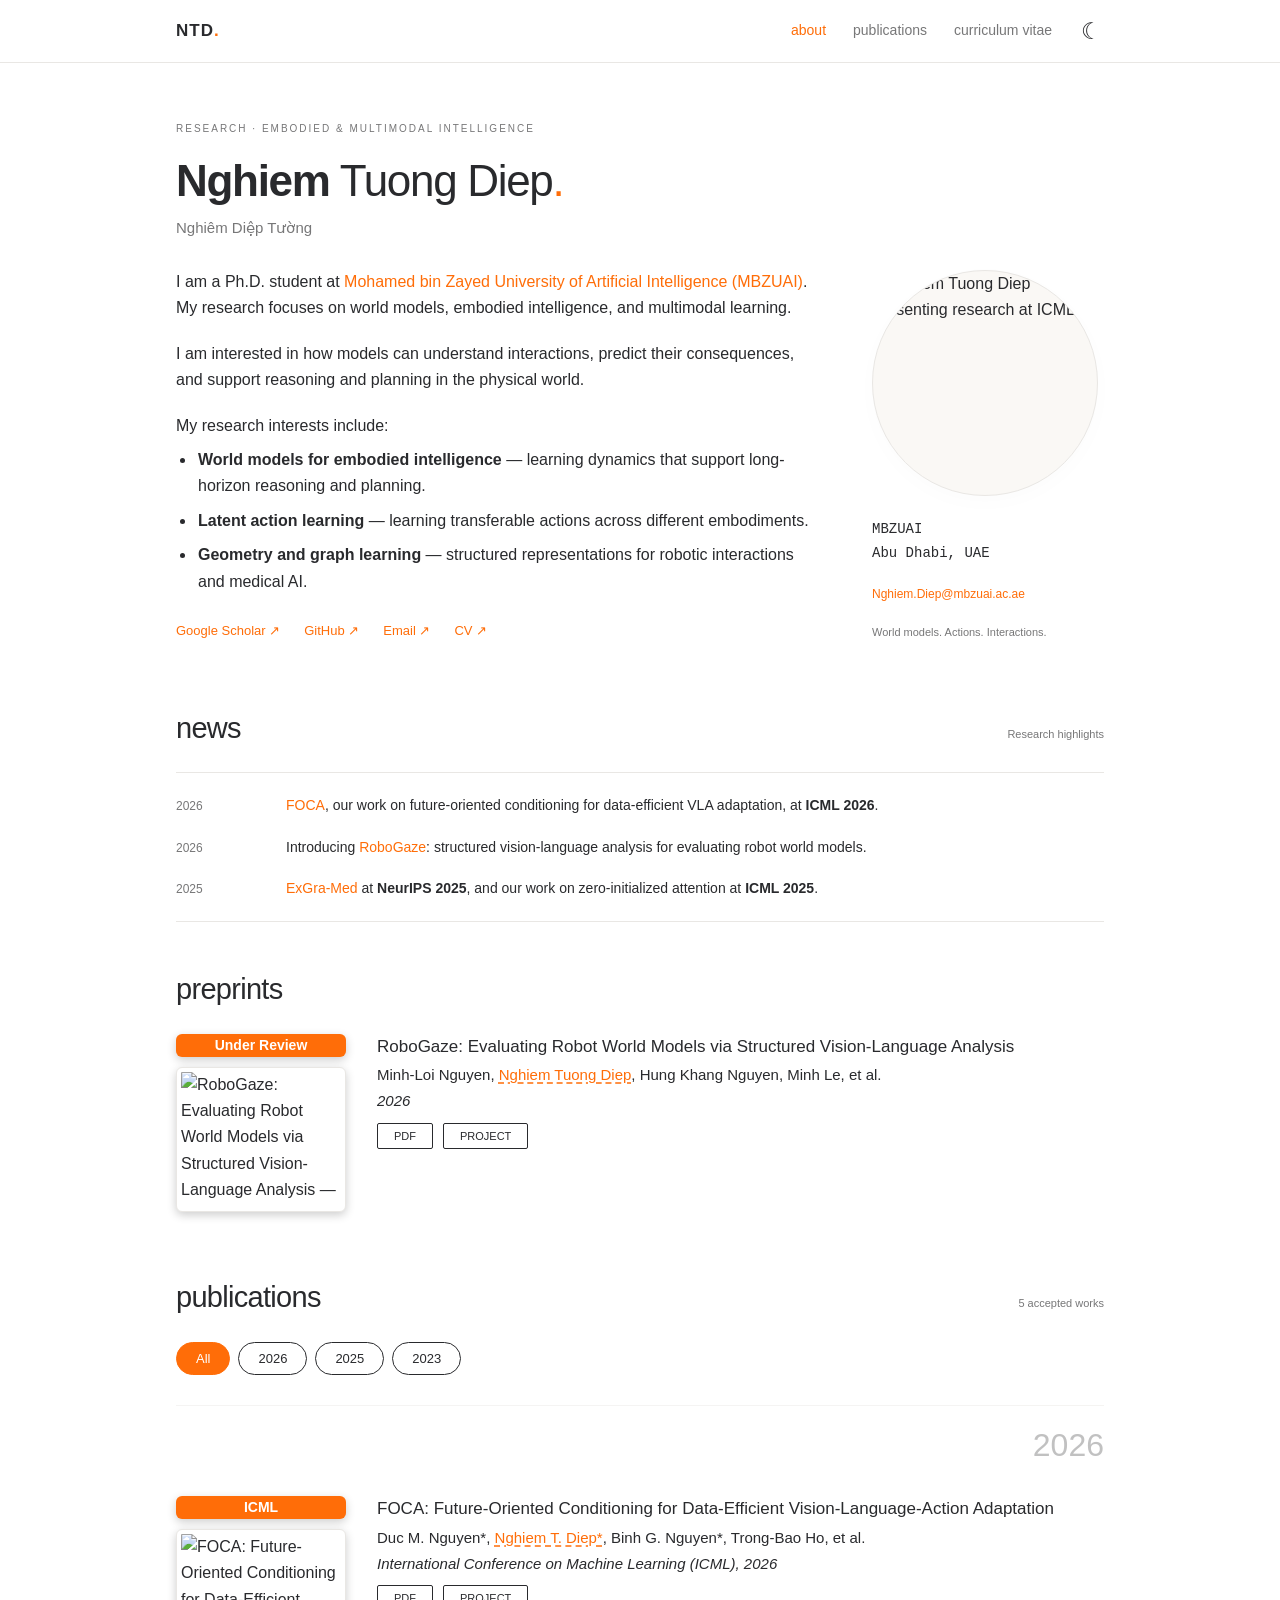
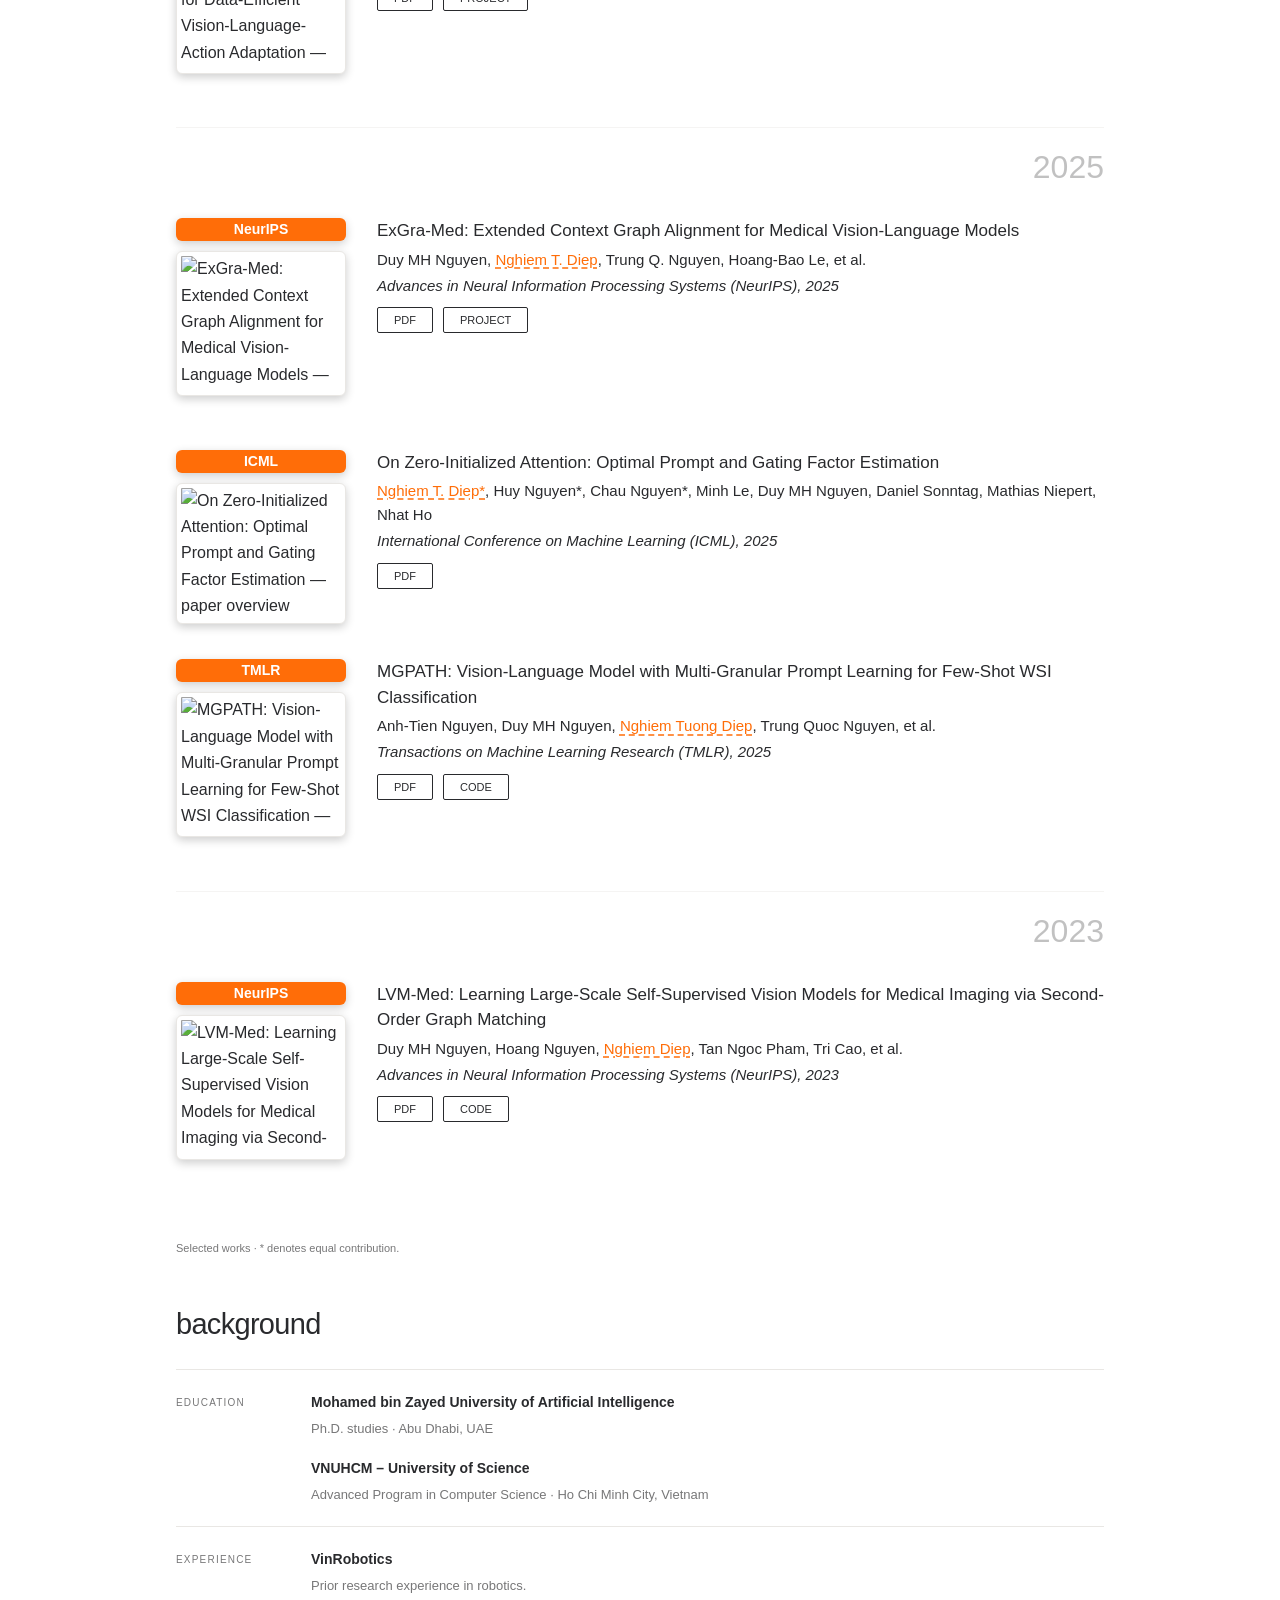
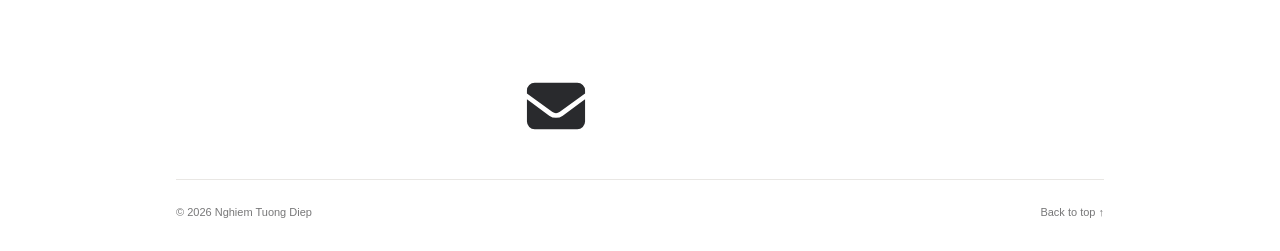
==== index.html @ 03813039 "Add files via upload" ====
<!doctype html>
<html lang="en"><head><meta charset="utf-8"><meta name="viewport" content="width=device-width,initial-scale=1"><meta name="description" content="Nghiem Tuong Diep — research in world models, embodied intelligence, and multimodal learning."><title>Nghiem Tuong Diep | Research</title><link rel="stylesheet" href="style.css"></head>
<body><a class="skip" href="#about">Skip to content</a><header><nav aria-label="Main navigation"><a class="wordmark" href="#about">NTD<span>.</span></a><div><a href="#about" class="active">about</a><a href="#publications">publications</a><a href="assets/Nghiem_Tuong_Diep_CV.pdf" target="_blank" rel="noopener">curriculum vitae</a><button id="theme" aria-label="Toggle dark theme" title="Change theme">☾</button></div></nav></header>
<main><section id="about"><div class="eyebrow">RESEARCH · EMBODIED & MULTIMODAL INTELLIGENCE</div><h1><strong>Nghiem</strong> Tuong Diep<span class="dot">.</span></h1><p class="native-name">Nghiêm Diệp Tường</p><div class="intro"><div><p>I am a Ph.D. student at <a href="https://mbzuai.ac.ae/" target="_blank" rel="noopener">Mohamed bin Zayed University of Artificial Intelligence (MBZUAI)</a>. My research focuses on world models, embodied intelligence, and multimodal learning.</p><p>I am interested in how models can understand interactions, predict their consequences, and support reasoning and planning in the physical world.</p><p class="interest-label">My research interests include:</p><ul><li><strong>World models for embodied intelligence</strong> — learning dynamics that support long-horizon reasoning and planning.</li><li><strong>Latent action learning</strong> — learning transferable actions across different embodiments.</li><li><strong>Geometry and graph learning</strong> — structured representations for robotic interactions and medical AI.</li></ul><p class="intro-links"><a href="https://scholar.google.com.vn/citations?user=3YPTp-gAAAAJ&amp;hl=vi" target="_blank" rel="noopener">Google Scholar ↗</a><a href="https://github.com/nghiemkythu" target="_blank" rel="noopener">GitHub ↗</a><a href="mailto:Nghiem.Diep@mbzuai.ac.ae">Email ↗</a><a href="assets/Nghiem_Tuong_Diep_CV.pdf" target="_blank" rel="noopener">CV ↗</a></p></div><aside><div class="portrait"><img src="assets/nghiem-photo.jpg" alt="Nghiem Tuong Diep presenting research at ICML" width="856" height="1072"></div><p class="affiliation">MBZUAI<br>Abu Dhabi, UAE</p><p class="contact-email"><a href="mailto:Nghiem.Diep@mbzuai.ac.ae">Nghiem.Diep@mbzuai.ac.ae</a></p><p class="caption">World models. Actions. Interactions.</p></aside></div></section>
<section id="news"><div class="section-heading"><h2>news</h2><span>Research highlights</span></div><div class="news"><div><time>2026</time><p><a href="https://focavla.github.io/" target="_blank" rel="noopener">FOCA</a>, our work on future-oriented conditioning for data-efficient VLA adaptation, at <strong>ICML 2026</strong>.</p></div><div><time>2026</time><p>Introducing <a href="https://robogaze-eval.github.io/" target="_blank" rel="noopener">RoboGaze</a>: structured vision-language analysis for evaluating robot world models.</p></div><div><time>2025</time><p><a href="https://exgra-med.github.io/" target="_blank" rel="noopener">ExGra-Med</a> at <strong>NeurIPS 2025</strong>, and our work on zero-initialized attention at <strong>ICML 2025</strong>.</p></div></div></section>
<section id="preprints"><h2>preprints</h2><div id="preprint-papers"></div></section>
<section id="publications"><div class="section-heading"><h2>publications</h2><span id="count" aria-live="polite"></span></div><div class="filters" role="group" aria-label="Filter publications by year"><button class="selected" data-year="all" aria-pressed="true">All</button><button data-year="2026" aria-pressed="false">2026</button><button data-year="2025" aria-pressed="false">2025</button><button data-year="2023" aria-pressed="false">2023</button></div><div id="papers"></div><p class="publication-note">Selected works · * denotes equal contribution.</p></section>
<section id="background"><h2>background</h2><div class="background-row"><span>EDUCATION</span><div><h3>Mohamed bin Zayed University of Artificial Intelligence</h3><p>Ph.D. studies · Abu Dhabi, UAE</p><h3>VNUHCM – University of Science</h3><p>Advanced Program in Computer Science · Ho Chi Minh City, Vietnam</p></div></div><div class="background-row"><span>EXPERIENCE</span><div><h3>VinRobotics</h3><p>Prior research experience in robotics.</p></div></div></section>
<div class="social-icons" aria-label="Contact and academic profiles">
<a href="mailto:Nghiem.Diep@mbzuai.ac.ae" aria-label="Email Nghiem Tuong Diep" title="Email"><svg viewBox="0 0 64 64" aria-hidden="true"><path d="M10 8h44a8 8 0 0 1 8 8v3L36 38a7 7 0 0 1-8 0L2 19v-3a8 8 0 0 1 8-8Zm-8 17 23 17a12 12 0 0 0 14 0l23-17v23a8 8 0 0 1-8 8H10a8 8 0 0 1-8-8Z"/></svg></a>
<a href="https://scholar.google.com.vn/citations?user=3YPTp-gAAAAJ&amp;hl=vi" target="_blank" rel="noopener" aria-label="Google Scholar" title="Google Scholar"><span class="brand-icon scholar-icon" aria-hidden="true"></span></a>
<a href="https://github.com/nghiemkythu" target="_blank" rel="noopener" aria-label="GitHub" title="GitHub"><span class="brand-icon github-icon" aria-hidden="true"></span></a>
</div><footer><span>© 2026 Nghiem Tuong Diep</span><a href="#about">Back to top ↑</a></footer></main><script src="app.js"></script></body></html>
---- style.css ----
:root{--bg:#fff;--text:#292a2d;--muted:#777778;--line:#e9e7e4;--accent:#b9652e;--soft:#faf8f5;--tag:#f4ece5}*{box-sizing:border-box}html{scroll-behavior:smooth;scroll-padding-top:92px}body{margin:0;background:var(--bg);color:var(--text);font:16px/1.65 -apple-system,BlinkMacSystemFont,"Segoe UI",Arial,sans-serif;font-weight:400}body.dark{--bg:#1c1d20;--text:#e8e5e1;--muted:#aaa6a0;--line:#39393d;--accent:#e9a674;--soft:#26272b;--tag:#3a3029}a{color:var(--accent);text-decoration:none}a:hover{text-decoration:underline;text-underline-offset:4px}button{font:inherit;cursor:pointer}button:focus-visible,a:focus-visible{outline:2px solid var(--accent);outline-offset:5px}.skip{position:fixed;top:-60px;left:20px;background:var(--bg);padding:10px;z-index:5}.skip:focus{top:0}header{border-bottom:1px solid var(--line);position:sticky;top:0;background:var(--bg);z-index:3}nav{max-width:1000px;padding:17px 36px;margin:auto;display:flex;align-items:center;justify-content:space-between}nav>div{display:flex;align-items:center;gap:27px}nav a{font-size:14px;color:var(--muted)}nav a.active{color:var(--accent)}nav .wordmark{font-weight:650;letter-spacing:1px;color:var(--text);font-size:17px}.wordmark span{color:var(--accent)}#theme{border:0;background:none;color:var(--text);font-size:23px;line-height:1;width:25px;padding:0}main{max-width:1000px;padding:58px 36px 0;margin:auto}.eyebrow{font-size:10px;letter-spacing:2px;color:var(--muted);margin-bottom:17px}h1{font-size:44px;line-height:1.2;letter-spacing:-1.3px;font-weight:300;margin:0}h1 strong{font-weight:650}.dot{color:var(--accent)}.native-name{margin:9px 0 28px;color:var(--muted);font-size:15px}.intro{display:grid;grid-template-columns:minmax(0,1fr) 232px;gap:49px}.intro p{margin:0 0 19px}.intro ul{padding-left:20px;margin:8px 0 23px}.intro li{padding-left:2px;margin-bottom:8px}.intro strong{font-weight:600}.interest-label{margin-bottom:8px!important}.intro-links{display:flex;gap:27px;font-size:13px;margin-top:25px!important}.intro-links span{padding-left:5px}aside{padding-top:1px}.portrait{width:226px;height:226px;border-radius:50%;background:var(--soft);border:1px solid var(--line);display:flex;align-items:center;justify-content:center;flex-direction:column;position:relative;box-shadow:0 6px 22px #00000004}.portrait:after{content:"";position:absolute;inset:10px;border:1px solid var(--line);border-radius:50%}.portrait span{font-family:Georgia,serif;font-size:54px;letter-spacing:-3px;color:var(--accent);font-weight:400}.portrait small{font-size:8px;letter-spacing:1.4px;color:var(--muted);margin-top:9px}.affiliation{font-family:monospace;font-size:14px;line-height:1.7;margin-top:22px!important}.caption{font-size:11px;color:var(--muted)}section{margin-bottom:44px}h2{font-size:29px;font-weight:350;letter-spacing:-.7px;margin:0 0 20px}.section-heading{display:flex;align-items:baseline;justify-content:space-between}.section-heading>span{font-size:11px;color:var(--muted)}.news{border-top:1px solid var(--line);border-bottom:1px solid var(--line);padding:12px 0}.news>div{display:grid;grid-template-columns:95px 1fr;gap:15px;padding:9px 0}.news time{font-size:12px;color:var(--muted);padding-top:3px}.news p{margin:0;font-size:14px;line-height:1.65}.news strong{font-weight:600}.filters{display:flex;gap:8px;margin:0 0 30px}.filters button{border:1px solid var(--line);background:transparent;color:var(--muted);font-size:12px;padding:4px 15px;border-radius:3px}.filters button.selected{background:var(--accent);color:var(--bg);border-color:var(--accent)}.paper{display:grid;grid-template-columns:190px 1fr;gap:26px;margin-bottom:31px;padding-bottom:31px;border-bottom:1px solid var(--line)}.paper[hidden]{display:none}.paper-media{position:relative}.paper-media img{width:190px;height:117px;object-fit:contain;background:white;border:1px solid var(--line);border-radius:4px;padding:5px}.venue-tag{display:block;font-size:9px;font-weight:650;letter-spacing:1px;margin:8px 0 0;color:var(--accent)}.paper h3{font-size:16px;line-height:1.45;margin:0 0 7px;font-weight:600}.paper h3 a{color:var(--text)}.authors{font-size:12px;color:var(--muted);line-height:1.7;margin:0 0 4px}.authors b{color:var(--text);font-weight:500;text-decoration:underline;text-underline-offset:3px}.venue{font-size:12px;font-style:italic;margin:0 0 12px;color:var(--muted)}.paper-links{display:flex;gap:7px}.paper-links a{font-size:10px;border:1px solid var(--line);padding:2px 10px;letter-spacing:.4px;color:var(--text);border-radius:3px}.paper-links a:hover{color:var(--accent);border-color:var(--accent);text-decoration:none}.publication-note{font-size:11px;color:var(--muted);margin-top:-12px}.background-row{display:grid;grid-template-columns:115px 1fr;border-top:1px solid var(--line);padding:21px 0;gap:20px}.background-row>span{font-size:10px;letter-spacing:1.2px;color:var(--muted);padding-top:4px}.background-row h3{font-size:14px;margin:0;font-weight:550}.background-row p{font-size:13px;margin:4px 0 17px;color:var(--muted)}.background-row p:last-child{margin-bottom:0}footer{border-top:1px solid var(--line);display:flex;justify-content:space-between;padding:23px 0 30px;color:var(--muted);font-size:11px}footer a{color:var(--muted)}@media(max-width:700px){nav{padding:15px 23px}nav>div{gap:16px}nav a{font-size:12px}main{padding:36px 23px 0}h1{font-size:35px}.eyebrow{font-size:8px;letter-spacing:1.4px}.intro{display:flex;flex-direction:column-reverse;gap:23px}.intro aside{display:flex;align-items:center;flex-wrap:wrap;gap:20px}.portrait{height:100px;width:100px;flex-shrink:0}.portrait span{font-size:30px}.portrait small{font-size:5px;letter-spacing:.4px}.portrait:after{inset:6px}.intro .affiliation{margin:0!important}.caption{display:none}body{font-size:15px}.paper{grid-template-columns:118px 1fr;gap:17px}.paper-media img{width:118px;height:85px}.paper h3{font-size:14px}.section-heading>span{font-size:10px}h2{font-size:26px}.news>div{grid-template-columns:48px 1fr;gap:10px}.background-row{grid-template-columns:80px 1fr;gap:10px}}@media(prefers-reduced-motion:reduce){html{scroll-behavior:auto}}

/* Profile and contact details */
.portrait{overflow:hidden}.portrait:after{display:none}.portrait img{display:block;width:100%;height:100%;object-fit:cover;object-position:50% 24%}.intro-links{flex-wrap:wrap;gap:12px 24px}.contact-email{font-size:12px;overflow-wrap:anywhere}.contact-email a{color:var(--accent)}@media(max-width:700px){.intro aside .contact-email{flex-basis:100%;margin:-8px 0 0!important}nav>div{gap:12px}nav a{font-size:11px}}

/* Academic publication layout matching the reference. */
:root{--accent:#ff6d08}body.dark{--accent:#ff9a50}
.paper{grid-template-columns:170px minmax(0,1fr);gap:31px;margin-bottom:35px;padding-bottom:0;border:0}
.paper-media img{width:170px;height:auto;max-height:145px;min-height:85px;object-fit:contain;padding:4px;border-radius:6px;box-shadow:0 3px 10px #0003}
.venue-tag{background:#ff6d08;color:#fff;border-radius:6px;display:block;text-align:center;font-size:14px;line-height:23px;font-weight:700;letter-spacing:0;margin:0 0 10px;box-shadow:0 3px 10px #0003}
.paper h3{font-size:17px;font-weight:500;margin:0 0 4px;line-height:1.5}.authors{font-size:15px;line-height:1.6;margin-bottom:3px;color:var(--text);font-weight:350}.authors b{color:var(--accent);text-decoration-style:dashed;font-weight:400}.venue{color:var(--text);font-size:15px;line-height:1.5;font-weight:350;margin-bottom:10px}.paper-links a{font-size:11px;border:1px solid var(--text);border-radius:2px;padding:3px 16px;letter-spacing:0}.paper-links{gap:10px}.filters button{border-radius:24px;border-color:var(--text);font-size:13px;padding:5px 19px;color:var(--text)}.filters button.selected{border-color:var(--accent)}.year-heading{font-size:32px;font-weight:300;text-align:right;color:var(--muted);opacity:.45;border-top:1px solid var(--line);padding-top:13px;margin:8px 0 24px}.year-group{margin-bottom:35px}.publication-note{margin-top:0}.social-icons{display:flex;justify-content:center;align-items:center;gap:22px;padding:13px 0 42px}.social-icons a{display:flex;color:var(--text);width:62px;height:62px;transition:color .15s,transform .15s}.social-icons a:hover{color:var(--accent);transform:translateY(-3px)}.social-icons svg{width:100%;height:100%;fill:currentColor}.brand-icon{display:block;width:100%;height:100%;background:currentColor;mask-size:contain;mask-repeat:no-repeat;mask-position:center;-webkit-mask-size:contain;-webkit-mask-repeat:no-repeat;-webkit-mask-position:center}.scholar-icon{mask-image:url('assets/googlescholar.svg');-webkit-mask-image:url('assets/googlescholar.svg')}.github-icon{mask-image:url('assets/github.svg');-webkit-mask-image:url('assets/github.svg')}#preprints{margin-top:44px}
@media(max-width:700px){.paper{grid-template-columns:118px minmax(0,1fr);gap:18px}.paper-media img{width:118px;min-height:60px}.venue-tag{font-size:12px;line-height:22px}.paper h3{font-size:15px}.authors,.venue{font-size:13px}.paper-links{gap:6px;flex-wrap:wrap}.paper-links a{padding:3px 10px}.social-icons a{width:52px;height:52px}.year-heading{font-size:27px}}
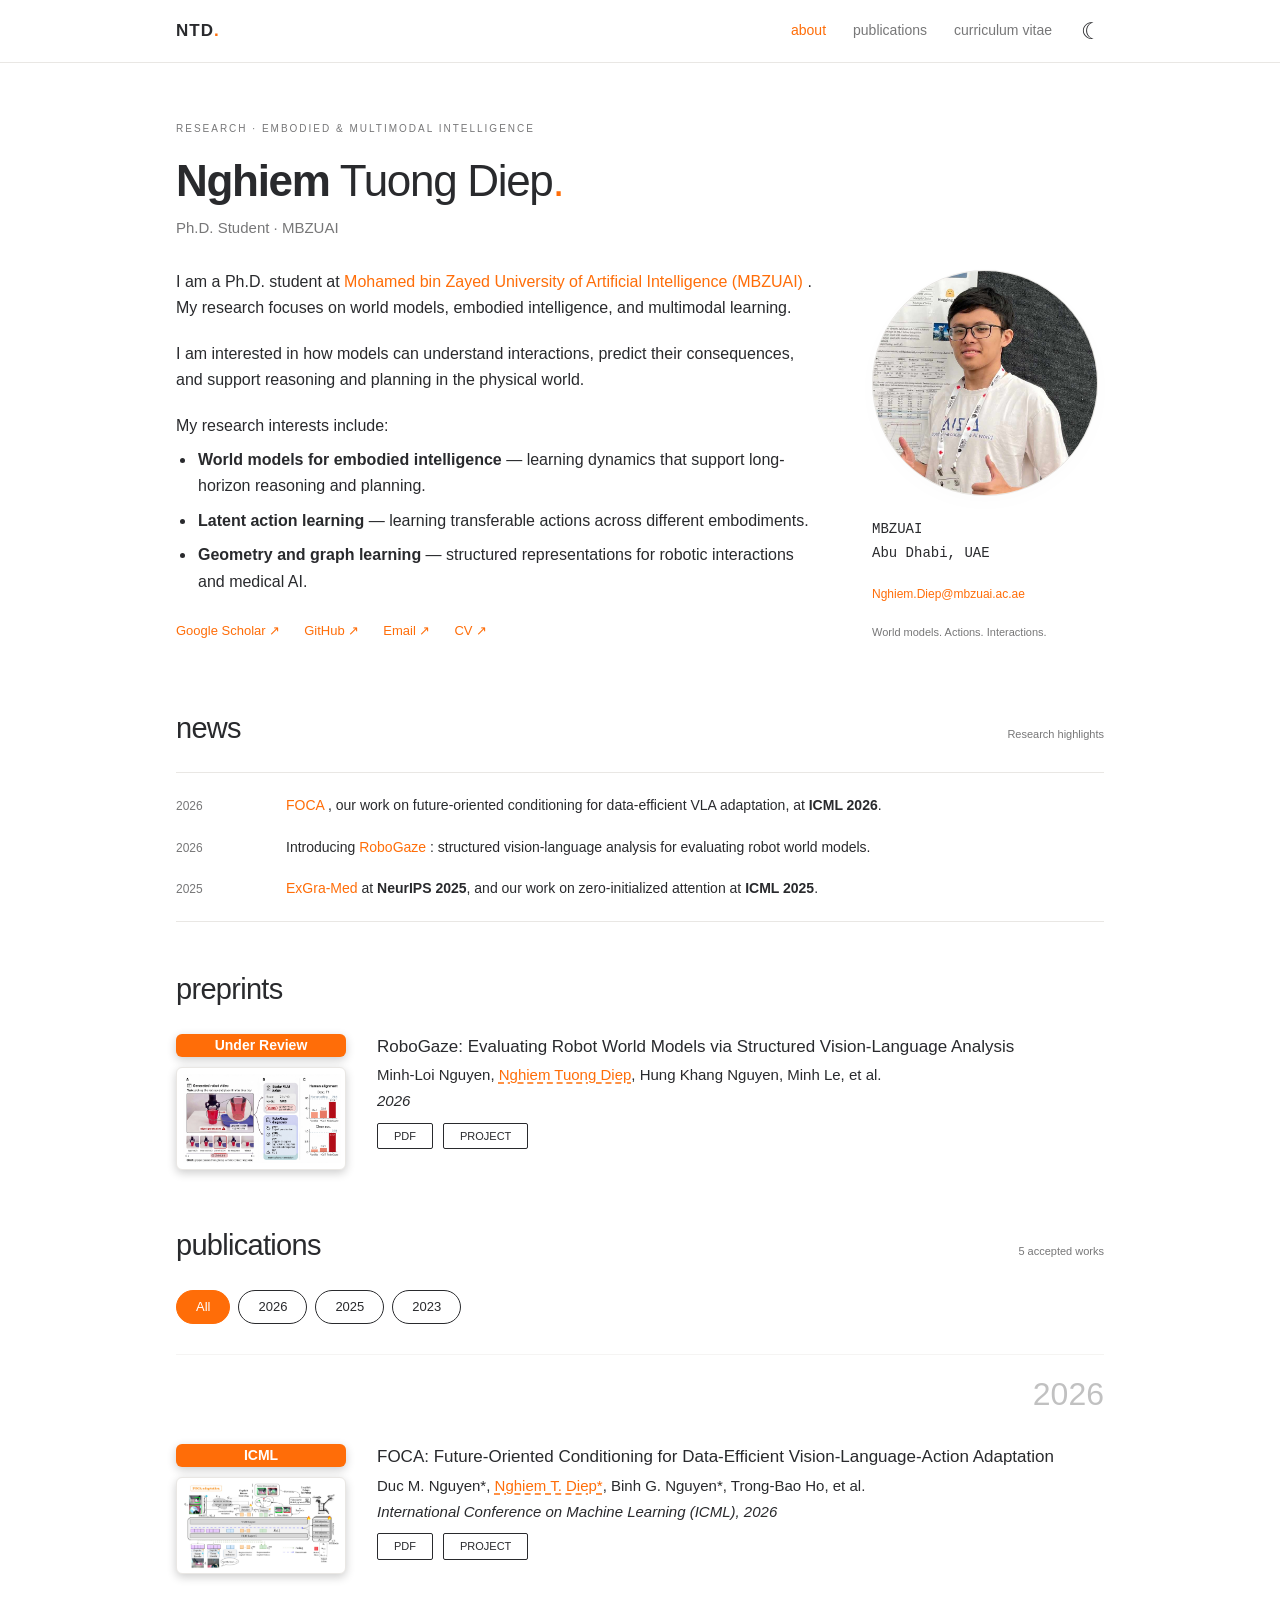
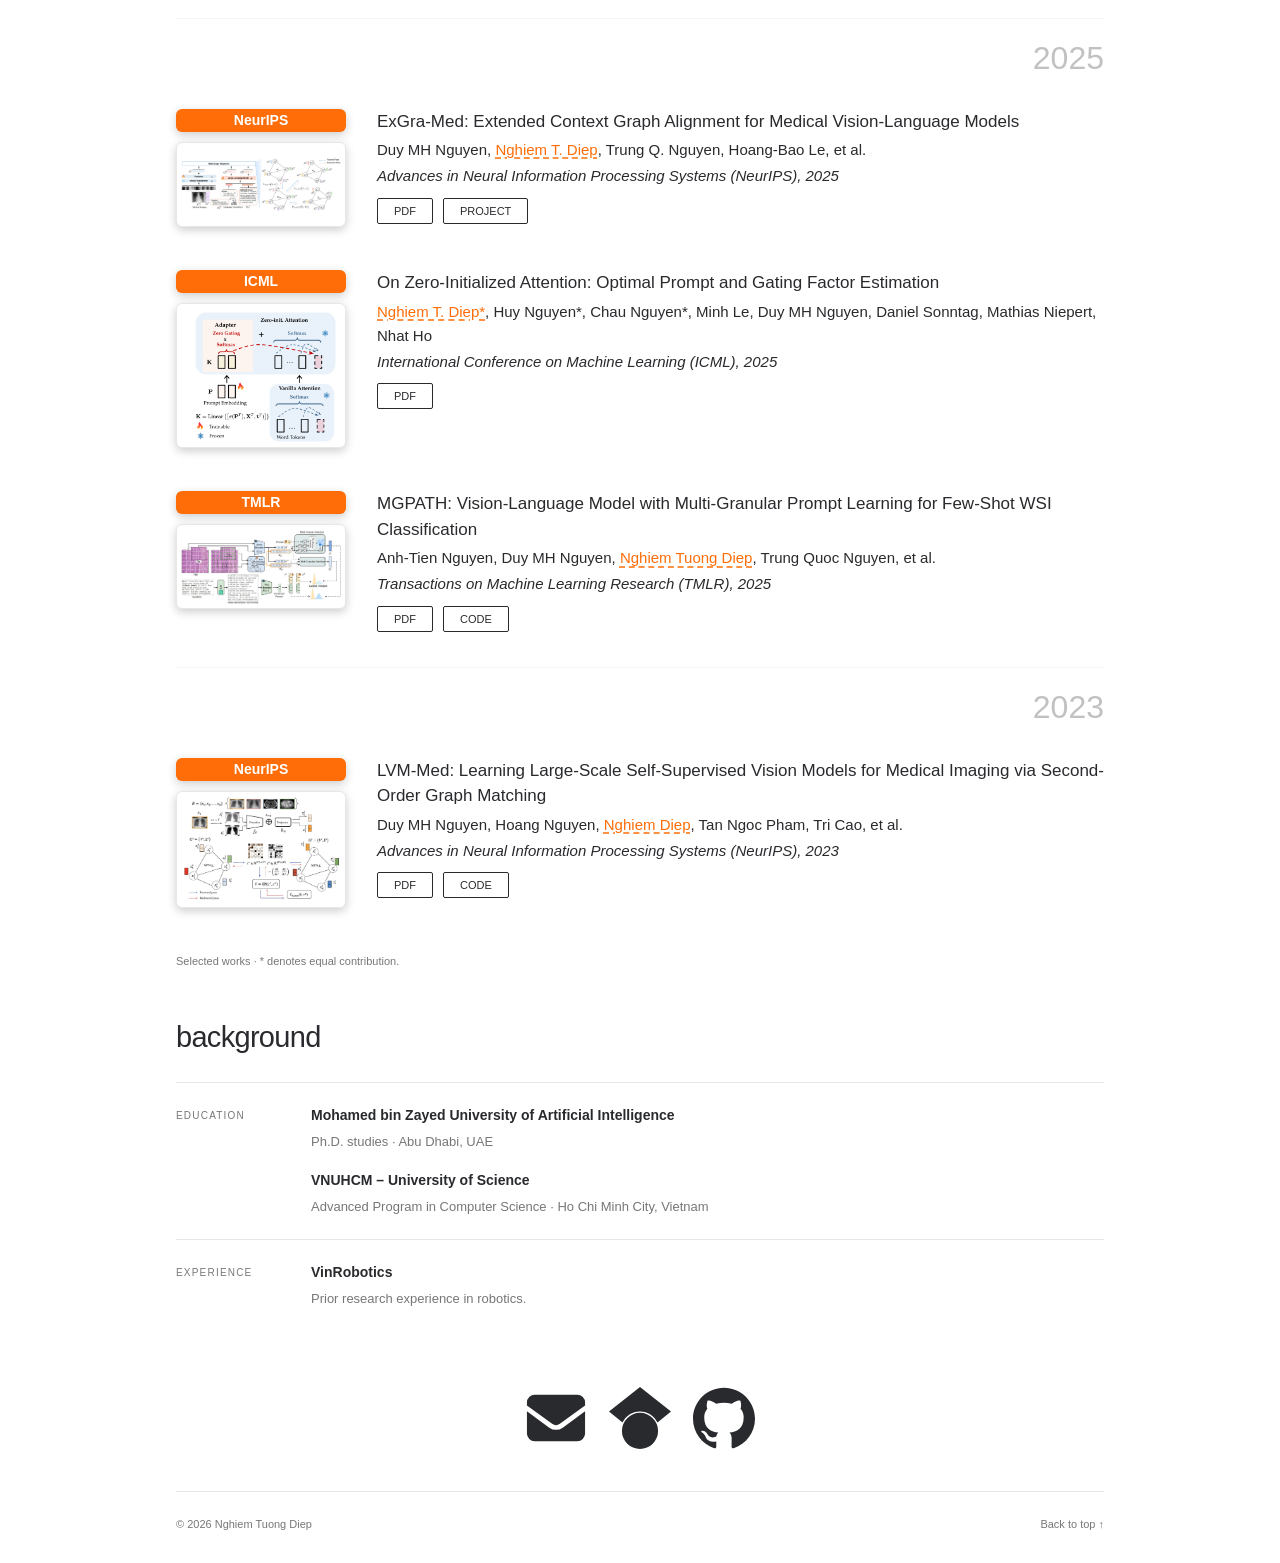
==== commit da0d7053: "website" ====
--- a/index.html
+++ b/index.html
@@ -1,13 +1,318 @@
 <!doctype html>
-<html lang="en"><head><meta charset="utf-8"><meta name="viewport" content="width=device-width,initial-scale=1"><meta name="description" content="Nghiem Tuong Diep — research in world models, embodied intelligence, and multimodal learning."><title>Nghiem Tuong Diep | Research</title><link rel="stylesheet" href="style.css"></head>
-<body><a class="skip" href="#about">Skip to content</a><header><nav aria-label="Main navigation"><a class="wordmark" href="#about">NTD<span>.</span></a><div><a href="#about" class="active">about</a><a href="#publications">publications</a><a href="assets/Nghiem_Tuong_Diep_CV.pdf" target="_blank" rel="noopener">curriculum vitae</a><button id="theme" aria-label="Toggle dark theme" title="Change theme">☾</button></div></nav></header>
-<main><section id="about"><div class="eyebrow">RESEARCH · EMBODIED & MULTIMODAL INTELLIGENCE</div><h1><strong>Nghiem</strong> Tuong Diep<span class="dot">.</span></h1><p class="native-name">Nghiêm Diệp Tường</p><div class="intro"><div><p>I am a Ph.D. student at <a href="https://mbzuai.ac.ae/" target="_blank" rel="noopener">Mohamed bin Zayed University of Artificial Intelligence (MBZUAI)</a>. My research focuses on world models, embodied intelligence, and multimodal learning.</p><p>I am interested in how models can understand interactions, predict their consequences, and support reasoning and planning in the physical world.</p><p class="interest-label">My research interests include:</p><ul><li><strong>World models for embodied intelligence</strong> — learning dynamics that support long-horizon reasoning and planning.</li><li><strong>Latent action learning</strong> — learning transferable actions across different embodiments.</li><li><strong>Geometry and graph learning</strong> — structured representations for robotic interactions and medical AI.</li></ul><p class="intro-links"><a href="https://scholar.google.com.vn/citations?user=3YPTp-gAAAAJ&amp;hl=vi" target="_blank" rel="noopener">Google Scholar ↗</a><a href="https://github.com/nghiemkythu" target="_blank" rel="noopener">GitHub ↗</a><a href="mailto:Nghiem.Diep@mbzuai.ac.ae">Email ↗</a><a href="assets/Nghiem_Tuong_Diep_CV.pdf" target="_blank" rel="noopener">CV ↗</a></p></div><aside><div class="portrait"><img src="assets/nghiem-photo.jpg" alt="Nghiem Tuong Diep presenting research at ICML" width="856" height="1072"></div><p class="affiliation">MBZUAI<br>Abu Dhabi, UAE</p><p class="contact-email"><a href="mailto:Nghiem.Diep@mbzuai.ac.ae">Nghiem.Diep@mbzuai.ac.ae</a></p><p class="caption">World models. Actions. Interactions.</p></aside></div></section>
-<section id="news"><div class="section-heading"><h2>news</h2><span>Research highlights</span></div><div class="news"><div><time>2026</time><p><a href="https://focavla.github.io/" target="_blank" rel="noopener">FOCA</a>, our work on future-oriented conditioning for data-efficient VLA adaptation, at <strong>ICML 2026</strong>.</p></div><div><time>2026</time><p>Introducing <a href="https://robogaze-eval.github.io/" target="_blank" rel="noopener">RoboGaze</a>: structured vision-language analysis for evaluating robot world models.</p></div><div><time>2025</time><p><a href="https://exgra-med.github.io/" target="_blank" rel="noopener">ExGra-Med</a> at <strong>NeurIPS 2025</strong>, and our work on zero-initialized attention at <strong>ICML 2025</strong>.</p></div></div></section>
-<section id="preprints"><h2>preprints</h2><div id="preprint-papers"></div></section>
-<section id="publications"><div class="section-heading"><h2>publications</h2><span id="count" aria-live="polite"></span></div><div class="filters" role="group" aria-label="Filter publications by year"><button class="selected" data-year="all" aria-pressed="true">All</button><button data-year="2026" aria-pressed="false">2026</button><button data-year="2025" aria-pressed="false">2025</button><button data-year="2023" aria-pressed="false">2023</button></div><div id="papers"></div><p class="publication-note">Selected works · * denotes equal contribution.</p></section>
-<section id="background"><h2>background</h2><div class="background-row"><span>EDUCATION</span><div><h3>Mohamed bin Zayed University of Artificial Intelligence</h3><p>Ph.D. studies · Abu Dhabi, UAE</p><h3>VNUHCM – University of Science</h3><p>Advanced Program in Computer Science · Ho Chi Minh City, Vietnam</p></div></div><div class="background-row"><span>EXPERIENCE</span><div><h3>VinRobotics</h3><p>Prior research experience in robotics.</p></div></div></section>
-<div class="social-icons" aria-label="Contact and academic profiles">
-<a href="mailto:Nghiem.Diep@mbzuai.ac.ae" aria-label="Email Nghiem Tuong Diep" title="Email"><svg viewBox="0 0 64 64" aria-hidden="true"><path d="M10 8h44a8 8 0 0 1 8 8v3L36 38a7 7 0 0 1-8 0L2 19v-3a8 8 0 0 1 8-8Zm-8 17 23 17a12 12 0 0 0 14 0l23-17v23a8 8 0 0 1-8 8H10a8 8 0 0 1-8-8Z"/></svg></a>
-<a href="https://scholar.google.com.vn/citations?user=3YPTp-gAAAAJ&amp;hl=vi" target="_blank" rel="noopener" aria-label="Google Scholar" title="Google Scholar"><span class="brand-icon scholar-icon" aria-hidden="true"></span></a>
-<a href="https://github.com/nghiemkythu" target="_blank" rel="noopener" aria-label="GitHub" title="GitHub"><span class="brand-icon github-icon" aria-hidden="true"></span></a>
-</div><footer><span>© 2026 Nghiem Tuong Diep</span><a href="#about">Back to top ↑</a></footer></main><script src="app.js"></script></body></html>
+<html lang="en">
+<head>
+  <meta charset="utf-8">
+  <meta name="viewport" content="width=device-width, initial-scale=1">
+  <meta
+    name="description"
+    content="Nghiem Tuong Diep — research in world models, embodied intelligence, and multimodal learning."
+  >
+  <title>Nghiem Tuong Diep | Research</title>
+  <link rel="stylesheet" href="style.css">
+</head>
+
+<body>
+  <a class="skip" href="#about">Skip to content</a>
+
+  <header>
+    <nav aria-label="Main navigation">
+      <a class="wordmark" href="#about">NTD<span>.</span></a>
+
+      <div>
+        <a href="#about" class="active">about</a>
+        <a href="#publications">publications</a>
+        <a
+          href="assets/Nghiem_Tuong_Diep_CV.pdf"
+          target="_blank"
+          rel="noopener"
+        >
+          curriculum vitae
+        </a>
+        <button
+          id="theme"
+          aria-label="Toggle dark theme"
+          title="Change theme"
+        >
+          ☾
+        </button>
+      </div>
+    </nav>
+  </header>
+
+  <main>
+    <section id="about">
+      <div class="eyebrow">
+        RESEARCH · EMBODIED &amp; MULTIMODAL INTELLIGENCE
+      </div>
+
+      <h1>
+        <strong>Nghiem</strong> Tuong Diep<span class="dot">.</span>
+      </h1>
+
+      <p class="native-name">Ph.D. Student · MBZUAI</p>
+
+      <div class="intro">
+        <div>
+          <p>
+            I am a Ph.D. student at
+            <a
+              href="https://mbzuai.ac.ae/"
+              target="_blank"
+              rel="noopener"
+            >
+              Mohamed bin Zayed University of Artificial Intelligence (MBZUAI)
+            </a>.
+            My research focuses on world models, embodied intelligence,
+            and multimodal learning.
+          </p>
+
+          <p>
+            I am interested in how models can understand interactions,
+            predict their consequences, and support reasoning and planning
+            in the physical world.
+          </p>
+
+          <p class="interest-label">My research interests include:</p>
+
+          <ul>
+            <li>
+              <strong>World models for embodied intelligence</strong>
+              — learning dynamics that support long-horizon reasoning
+              and planning.
+            </li>
+            <li>
+              <strong>Latent action learning</strong>
+              — learning transferable actions across different embodiments.
+            </li>
+            <li>
+              <strong>Geometry and graph learning</strong>
+              — structured representations for robotic interactions
+              and medical AI.
+            </li>
+          </ul>
+
+          <p class="intro-links">
+            <a
+              href="https://scholar.google.com/citations?user=3YPTp-gAAAAJ&amp;hl=en"
+              target="_blank"
+              rel="noopener"
+            >
+              Google Scholar ↗
+            </a>
+            <a
+              href="https://github.com/nghiemkythu"
+              target="_blank"
+              rel="noopener"
+            >
+              GitHub ↗
+            </a>
+            <a href="mailto:Nghiem.Diep@mbzuai.ac.ae">
+              Email ↗
+            </a>
+            <a
+              href="assets/Nghiem_Tuong_Diep_CV.pdf"
+              target="_blank"
+              rel="noopener"
+            >
+              CV ↗
+            </a>
+          </p>
+        </div>
+
+        <aside>
+          <div class="portrait">
+            <img
+              src="assets/nghiem-photo.jpg"
+              alt="Nghiem Tuong Diep presenting research at ICML"
+              width="856"
+              height="1072"
+            >
+          </div>
+
+          <p class="affiliation">
+            MBZUAI<br>
+            Abu Dhabi, UAE
+          </p>
+
+          <p class="contact-email">
+            <a href="mailto:Nghiem.Diep@mbzuai.ac.ae">
+              Nghiem.Diep@mbzuai.ac.ae
+            </a>
+          </p>
+
+          <p class="caption">World models. Actions. Interactions.</p>
+        </aside>
+      </div>
+    </section>
+
+    <section id="news">
+      <div class="section-heading">
+        <h2>news</h2>
+        <span>Research highlights</span>
+      </div>
+
+      <div class="news">
+        <div>
+          <time>2026</time>
+          <p>
+            <a
+              href="https://focavla.github.io/"
+              target="_blank"
+              rel="noopener"
+            >
+              FOCA
+            </a>,
+            our work on future-oriented conditioning for data-efficient
+            VLA adaptation, at <strong>ICML 2026</strong>.
+          </p>
+        </div>
+
+        <div>
+          <time>2026</time>
+          <p>
+            Introducing
+            <a
+              href="https://robogaze-eval.github.io/"
+              target="_blank"
+              rel="noopener"
+            >
+              RoboGaze
+            </a>:
+            structured vision-language analysis for evaluating
+            robot world models.
+          </p>
+        </div>
+
+        <div>
+          <time>2025</time>
+          <p>
+            <a
+              href="https://exgra-med.github.io/"
+              target="_blank"
+              rel="noopener"
+            >
+              ExGra-Med
+            </a>
+            at <strong>NeurIPS 2025</strong>, and our work on
+            zero-initialized attention at <strong>ICML 2025</strong>.
+          </p>
+        </div>
+      </div>
+    </section>
+
+    <section id="preprints">
+      <h2>preprints</h2>
+      <div id="preprint-papers"></div>
+    </section>
+
+    <section id="publications">
+      <div class="section-heading">
+        <h2>publications</h2>
+        <span id="count" aria-live="polite"></span>
+      </div>
+
+      <div
+        class="filters"
+        role="group"
+        aria-label="Filter publications by year"
+      >
+        <button
+          class="selected"
+          data-year="all"
+          aria-pressed="true"
+        >
+          All
+        </button>
+        <button data-year="2026" aria-pressed="false">2026</button>
+        <button data-year="2025" aria-pressed="false">2025</button>
+        <button data-year="2023" aria-pressed="false">2023</button>
+      </div>
+
+      <div id="papers"></div>
+
+      <p class="publication-note">
+        Selected works · * denotes equal contribution.
+      </p>
+    </section>
+
+    <section id="background">
+      <h2>background</h2>
+
+      <div class="background-row">
+        <span>EDUCATION</span>
+
+        <div>
+          <h3>
+            Mohamed bin Zayed University of Artificial Intelligence
+          </h3>
+          <p>Ph.D. studies · Abu Dhabi, UAE</p>
+
+          <h3>VNUHCM – University of Science</h3>
+          <p>
+            Advanced Program in Computer Science · Ho Chi Minh City, Vietnam
+          </p>
+        </div>
+      </div>
+
+      <div class="background-row">
+        <span>EXPERIENCE</span>
+
+        <div>
+          <h3>VinRobotics</h3>
+          <p>Prior research experience in robotics.</p>
+        </div>
+      </div>
+    </section>
+
+    <div
+      class="social-icons"
+      aria-label="Contact and academic profiles"
+    >
+      <a
+        href="mailto:Nghiem.Diep@mbzuai.ac.ae"
+        aria-label="Email Nghiem Tuong Diep"
+        title="Email"
+      >
+        <svg viewBox="0 0 64 64" aria-hidden="true">
+          <path
+            d="M10 8h44a8 8 0 0 1 8 8v3L36 38a7 7 0 0 1-8 0L2 19v-3a8 8 0 0 1 8-8Zm-8 17 23 17a12 12 0 0 0 14 0l23-17v23a8 8 0 0 1-8 8H10a8 8 0 0 1-8-8Z"
+          />
+        </svg>
+      </a>
+
+      <a
+        href="https://scholar.google.com/citations?user=3YPTp-gAAAAJ&amp;hl=en"
+        target="_blank"
+        rel="noopener"
+        aria-label="Google Scholar"
+        title="Google Scholar"
+      >
+        <span
+          class="brand-icon scholar-icon"
+          aria-hidden="true"
+        ></span>
+      </a>
+
+      <a
+        href="https://github.com/nghiemkythu"
+        target="_blank"
+        rel="noopener"
+        aria-label="GitHub"
+        title="GitHub"
+      >
+        <span
+          class="brand-icon github-icon"
+          aria-hidden="true"
+        ></span>
+      </a>
+    </div>
+
+    <footer>
+      <span>© 2026 Nghiem Tuong Diep</span>
+      <a href="#about">Back to top ↑</a>
+    </footer>
+  </main>
+
+  <script src="app.js"></script>
+</body>
+</html>
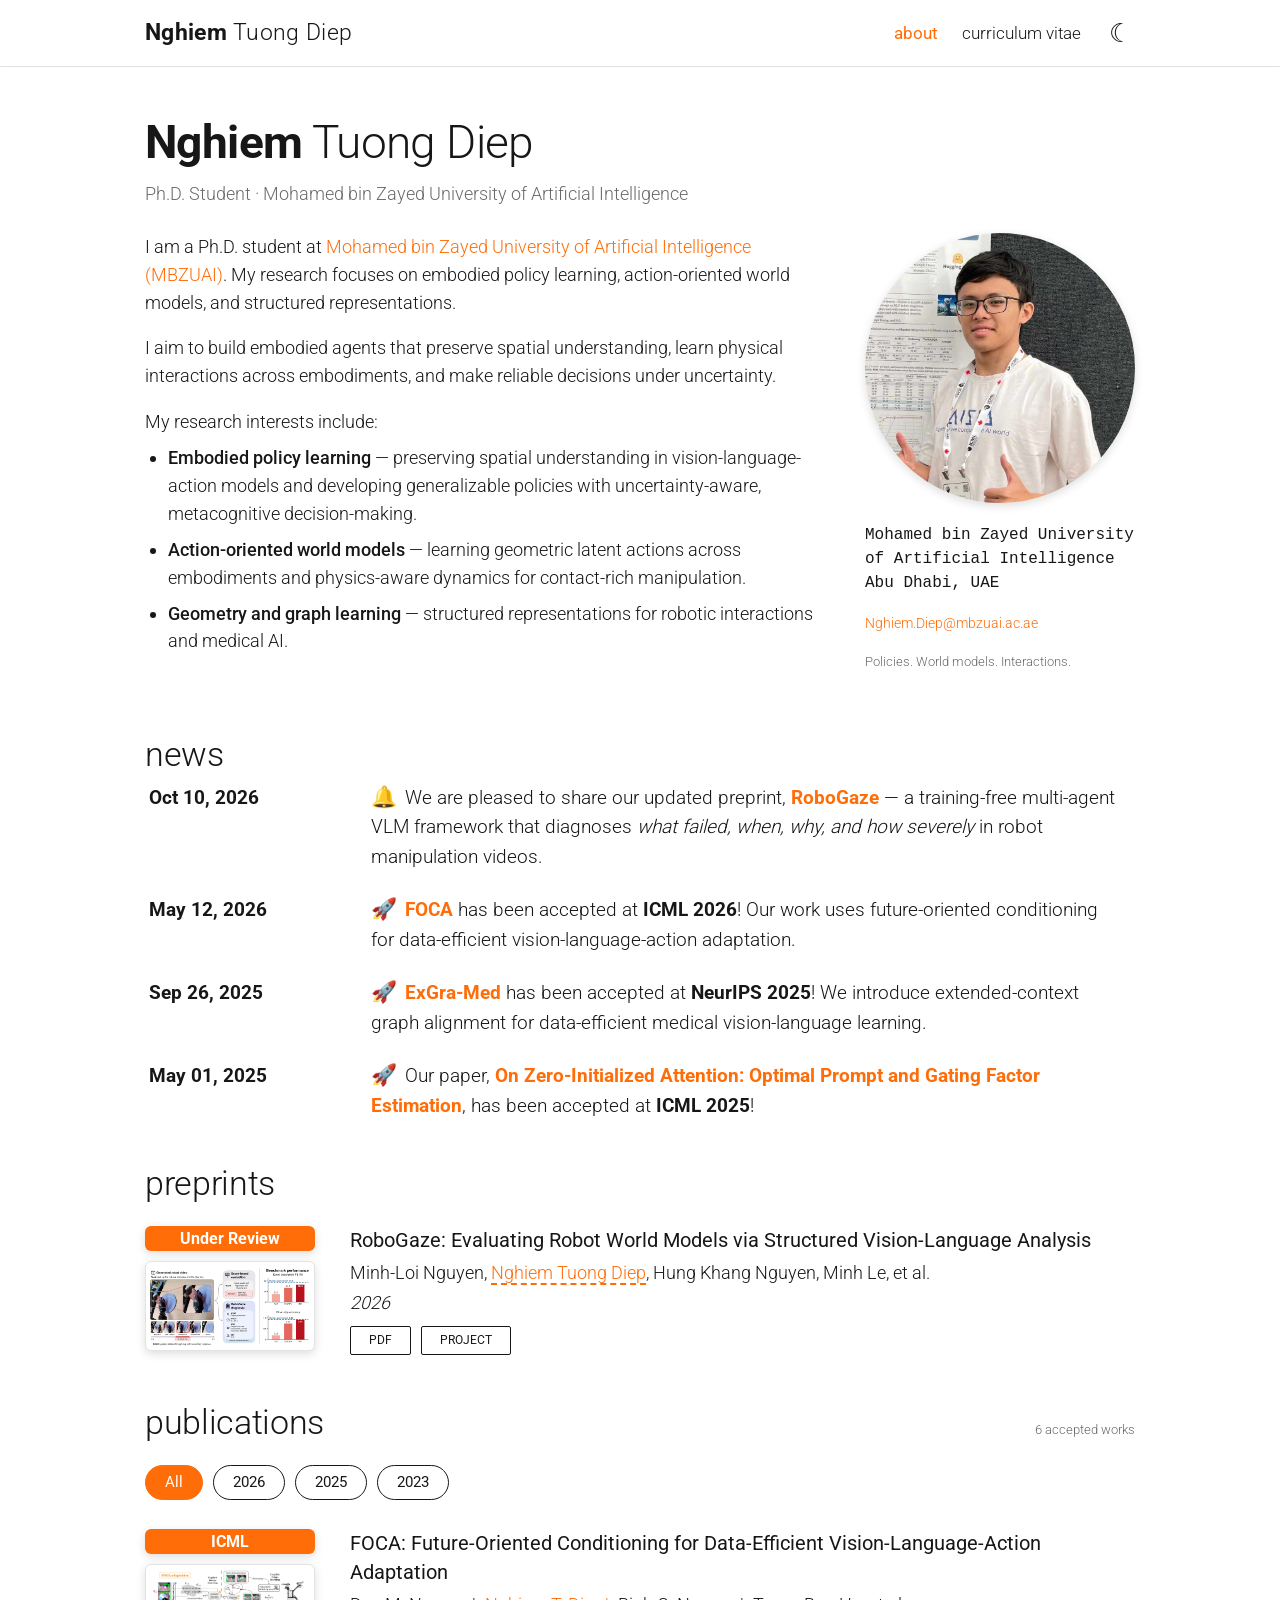
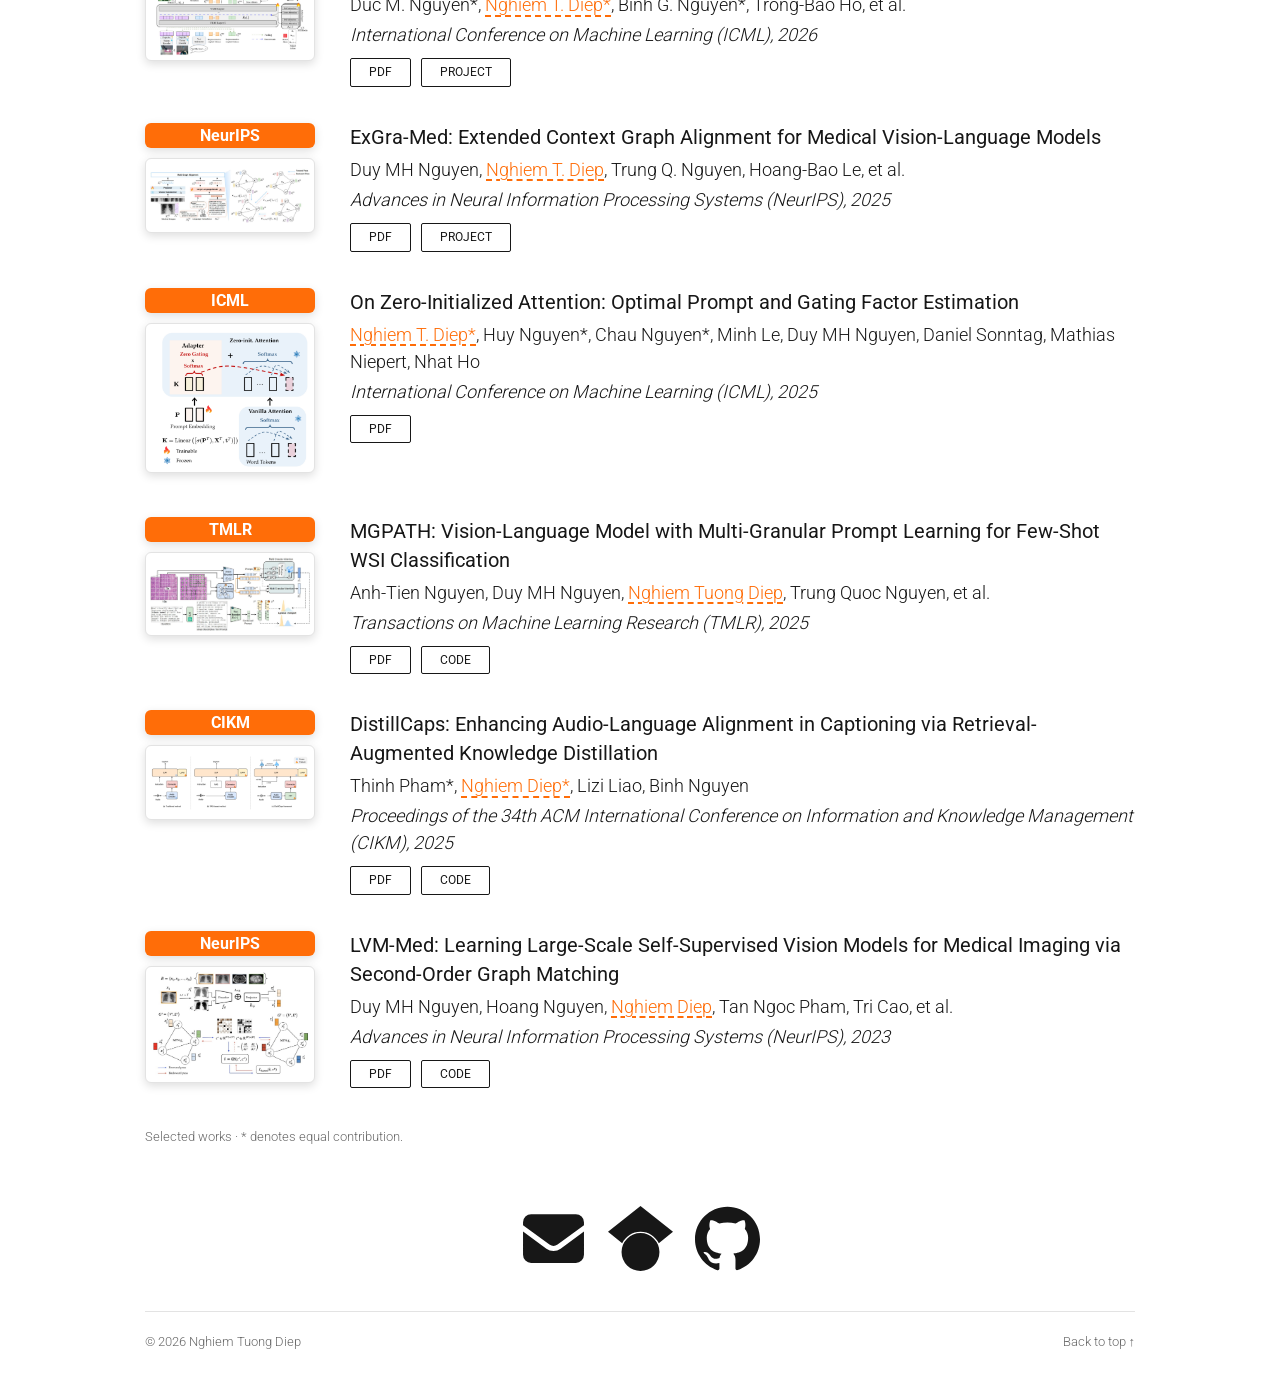
==== commit 20e41f8f: "website" ====
--- a/index.html
+++ b/index.html
@@ -1,318 +1,230 @@
 <!doctype html>
 <html lang="en">
-<head>
-  <meta charset="utf-8">
-  <meta name="viewport" content="width=device-width, initial-scale=1">
-  <meta
-    name="description"
-    content="Nghiem Tuong Diep — research in world models, embodied intelligence, and multimodal learning."
-  >
-  <title>Nghiem Tuong Diep | Research</title>
-  <link rel="stylesheet" href="style.css">
-</head>
-
-<body>
-  <a class="skip" href="#about">Skip to content</a>
-
-  <header>
-    <nav aria-label="Main navigation">
-      <a class="wordmark" href="#about">NTD<span>.</span></a>
-
-      <div>
-        <a href="#about" class="active">about</a>
-        <a href="#publications">publications</a>
+  <head>
+    <meta charset="utf-8" />
+    <meta name="viewport" content="width=device-width,initial-scale=1" />
+    <meta
+      name="description"
+      content="Nghiem Tuong Diep — research in embodied policy learning, action-oriented world models, and geometry and graph learning."
+    />
+    <title>Nghiem Tuong Diep | Research</title>
+    <link rel="stylesheet" href="fonts.css" />
+    <link rel="stylesheet" href="style.css" />
+  </head>
+  <body>
+    <a class="skip" href="#about">Skip to content</a>
+    <header>
+      <nav aria-label="Main navigation">
+        <a class="wordmark" href="#about"><strong>Nghiem</strong> Tuong Diep</a>
+        <div>
+          <a href="#about" class="active">about</a
+          ><a href="cv/">curriculum vitae</a
+          ><button
+            id="theme"
+            aria-label="Toggle dark theme"
+            title="Change theme"
+          >
+            ☾
+          </button>
+        </div>
+      </nav>
+    </header>
+    <main>
+      <!-- ABOUT: biography, research interests and portrait -->
+      <section id="about">
+        <h1><strong>Nghiem</strong> Tuong Diep<span class="dot">.</span></h1>
+        <p class="native-name">
+          Ph.D. Student · Mohamed bin Zayed University of Artificial
+          Intelligence
+        </p>
+        <div class="intro">
+          <div>
+            <p>
+              I am a Ph.D. student at
+              <a href="https://mbzuai.ac.ae/" target="_blank" rel="noopener"
+                >Mohamed bin Zayed University of Artificial Intelligence
+                (MBZUAI)</a
+              >. My research focuses on embodied policy learning,
+              action-oriented world models, and structured representations.
+            </p>
+            <p>
+              I aim to build embodied agents that preserve spatial
+              understanding, learn physical interactions across embodiments, and
+              make reliable decisions under uncertainty.
+            </p>
+            <p class="interest-label">My research interests include:</p>
+            <ul>
+              <li>
+                <strong>Embodied policy learning</strong> — preserving spatial
+                understanding in vision-language-action models and developing
+                generalizable policies with uncertainty-aware, metacognitive
+                decision-making.
+              </li>
+              <li>
+                <strong>Action-oriented world models</strong> — learning
+                geometric latent actions across embodiments and physics-aware
+                dynamics for contact-rich manipulation.
+              </li>
+              <li>
+                <strong>Geometry and graph learning</strong> — structured
+                representations for robotic interactions and medical AI.
+              </li>
+            </ul>
+          </div>
+          <aside>
+            <div class="portrait">
+              <img
+                src="assets/nghiem-photo.jpg"
+                alt="Nghiem Tuong Diep presenting research at ICML"
+                width="856"
+                height="1072"
+              />
+            </div>
+            <p class="affiliation">
+              Mohamed bin Zayed University of Artificial Intelligence<br />Abu
+              Dhabi, UAE
+            </p>
+            <p class="contact-email">
+              <a href="mailto:Nghiem.Diep@mbzuai.ac.ae"
+                >Nghiem.Diep@mbzuai.ac.ae</a
+              >
+            </p>
+            <p class="caption">Policies. World models. Interactions.</p>
+          </aside>
+        </div>
+      </section>
+      <!-- NEWS: newest first; edit datetime and displayed date together -->
+      <section id="news">
+        <h2 id="news-heading">news</h2>
+        <div
+          class="news"
+          role="region"
+          aria-labelledby="news-heading"
+          tabindex="0"
+        >
+          <div>
+            <time datetime="2026-10-10">Oct 10, 2026</time>
+            <p>
+              <span class="news-icon" aria-hidden="true">🔔</span> We are
+              pleased to share our updated preprint,
+              <a
+                href="https://arxiv.org/abs/2606.28385v2"
+                target="_blank"
+                rel="noopener"
+                ><strong>RoboGaze</strong></a
+              >
+              — a training-free multi-agent VLM framework that diagnoses
+              <em>what failed, when, why, and how severely</em> in robot
+              manipulation videos.
+            </p>
+          </div>
+          <div>
+            <time datetime="2026-05-12">May 12, 2026</time>
+            <p>
+              <span class="news-icon" aria-hidden="true">🚀</span>
+              <a
+                href="https://focavla.github.io/"
+                target="_blank"
+                rel="noopener"
+                ><strong>FOCA</strong></a
+              >
+              has been accepted at <strong>ICML 2026</strong>! Our work uses
+              future-oriented conditioning for data-efficient
+              vision-language-action adaptation.
+            </p>
+          </div>
+          <div>
+            <time datetime="2025-09-26">Sep 26, 2025</time>
+            <p>
+              <span class="news-icon" aria-hidden="true">🚀</span>
+              <a
+                href="https://exgra-med.github.io/"
+                target="_blank"
+                rel="noopener"
+                ><strong>ExGra-Med</strong></a
+              >
+              has been accepted at <strong>NeurIPS 2025</strong>! We introduce
+              extended-context graph alignment for data-efficient medical
+              vision-language learning.
+            </p>
+          </div>
+          <div>
+            <time datetime="2025-05-01">May 01, 2025</time>
+            <p>
+              <span class="news-icon" aria-hidden="true">🚀</span> Our paper,
+              <a
+                href="https://arxiv.org/abs/2502.03029"
+                target="_blank"
+                rel="noopener"
+                ><strong
+                  >On Zero-Initialized Attention: Optimal Prompt and Gating
+                  Factor Estimation</strong
+                ></a
+              >, has been accepted at <strong>ICML 2025</strong>!
+            </p>
+          </div>
+        </div>
+      </section>
+      <!-- PREPRINTS: populated from publications.js -->
+      <section id="preprints">
+        <h2>preprints</h2>
+        <div id="preprint-papers"></div>
+      </section>
+      <!-- PUBLICATIONS: populated from publications.js; add year buttons here -->
+      <section id="publications">
+        <div class="section-heading">
+          <h2>publications</h2>
+          <span id="count" aria-live="polite"></span>
+        </div>
+        <div
+          class="filters"
+          role="group"
+          aria-label="Filter publications by year"
+        >
+          <button class="selected" data-year="all" aria-pressed="true">
+            All</button
+          ><button data-year="2026" aria-pressed="false">2026</button
+          ><button data-year="2025" aria-pressed="false">2025</button
+          ><button data-year="2023" aria-pressed="false">2023</button>
+        </div>
+        <div id="papers"></div>
+        <p class="publication-note">
+          Selected works · * denotes equal contribution.
+        </p>
+      </section>
+      <div class="social-icons" aria-label="Contact and academic profiles">
         <a
-          href="assets/Nghiem_Tuong_Diep_CV.pdf"
+          href="mailto:Nghiem.Diep@mbzuai.ac.ae"
+          aria-label="Email Nghiem Tuong Diep"
+          title="Email"
+          ><svg viewBox="0 0 64 64" aria-hidden="true">
+            <path
+              d="M10 8h44a8 8 0 0 1 8 8v3L36 38a7 7 0 0 1-8 0L2 19v-3a8 8 0 0 1 8-8Zm-8 17 23 17a12 12 0 0 0 14 0l23-17v23a8 8 0 0 1-8 8H10a8 8 0 0 1-8-8Z"
+            /></svg
+        ></a>
+        <a
+          href="https://scholar.google.com/citations?user=3YPTp-gAAAAJ&amp;hl=en"
           target="_blank"
           rel="noopener"
-        >
-          curriculum vitae
-        </a>
-        <button
-          id="theme"
-          aria-label="Toggle dark theme"
-          title="Change theme"
-        >
-          ☾
-        </button>
+          aria-label="Google Scholar"
+          title="Google Scholar"
+          ><span class="brand-icon scholar-icon" aria-hidden="true"></span
+        ></a>
+        <a
+          href="https://github.com/nghiemkythu"
+          target="_blank"
+          rel="noopener"
+          aria-label="GitHub"
+          title="GitHub"
+          ><span class="brand-icon github-icon" aria-hidden="true"></span
+        ></a>
       </div>
-    </nav>
-  </header>
-
-  <main>
-    <section id="about">
-      <div class="eyebrow">
-        RESEARCH · EMBODIED &amp; MULTIMODAL INTELLIGENCE
-      </div>
-
-      <h1>
-        <strong>Nghiem</strong> Tuong Diep<span class="dot">.</span>
-      </h1>
-
-      <p class="native-name">Ph.D. Student · MBZUAI</p>
-
-      <div class="intro">
-        <div>
-          <p>
-            I am a Ph.D. student at
-            <a
-              href="https://mbzuai.ac.ae/"
-              target="_blank"
-              rel="noopener"
-            >
-              Mohamed bin Zayed University of Artificial Intelligence (MBZUAI)
-            </a>.
-            My research focuses on world models, embodied intelligence,
-            and multimodal learning.
-          </p>
-
-          <p>
-            I am interested in how models can understand interactions,
-            predict their consequences, and support reasoning and planning
-            in the physical world.
-          </p>
-
-          <p class="interest-label">My research interests include:</p>
-
-          <ul>
-            <li>
-              <strong>World models for embodied intelligence</strong>
-              — learning dynamics that support long-horizon reasoning
-              and planning.
-            </li>
-            <li>
-              <strong>Latent action learning</strong>
-              — learning transferable actions across different embodiments.
-            </li>
-            <li>
-              <strong>Geometry and graph learning</strong>
-              — structured representations for robotic interactions
-              and medical AI.
-            </li>
-          </ul>
-
-          <p class="intro-links">
-            <a
-              href="https://scholar.google.com/citations?user=3YPTp-gAAAAJ&amp;hl=en"
-              target="_blank"
-              rel="noopener"
-            >
-              Google Scholar ↗
-            </a>
-            <a
-              href="https://github.com/nghiemkythu"
-              target="_blank"
-              rel="noopener"
-            >
-              GitHub ↗
-            </a>
-            <a href="mailto:Nghiem.Diep@mbzuai.ac.ae">
-              Email ↗
-            </a>
-            <a
-              href="assets/Nghiem_Tuong_Diep_CV.pdf"
-              target="_blank"
-              rel="noopener"
-            >
-              CV ↗
-            </a>
-          </p>
-        </div>
-
-        <aside>
-          <div class="portrait">
-            <img
-              src="assets/nghiem-photo.jpg"
-              alt="Nghiem Tuong Diep presenting research at ICML"
-              width="856"
-              height="1072"
-            >
-          </div>
-
-          <p class="affiliation">
-            MBZUAI<br>
-            Abu Dhabi, UAE
-          </p>
-
-          <p class="contact-email">
-            <a href="mailto:Nghiem.Diep@mbzuai.ac.ae">
-              Nghiem.Diep@mbzuai.ac.ae
-            </a>
-          </p>
-
-          <p class="caption">World models. Actions. Interactions.</p>
-        </aside>
-      </div>
-    </section>
-
-    <section id="news">
-      <div class="section-heading">
-        <h2>news</h2>
-        <span>Research highlights</span>
-      </div>
-
-      <div class="news">
-        <div>
-          <time>2026</time>
-          <p>
-            <a
-              href="https://focavla.github.io/"
-              target="_blank"
-              rel="noopener"
-            >
-              FOCA
-            </a>,
-            our work on future-oriented conditioning for data-efficient
-            VLA adaptation, at <strong>ICML 2026</strong>.
-          </p>
-        </div>
-
-        <div>
-          <time>2026</time>
-          <p>
-            Introducing
-            <a
-              href="https://robogaze-eval.github.io/"
-              target="_blank"
-              rel="noopener"
-            >
-              RoboGaze
-            </a>:
-            structured vision-language analysis for evaluating
-            robot world models.
-          </p>
-        </div>
-
-        <div>
-          <time>2025</time>
-          <p>
-            <a
-              href="https://exgra-med.github.io/"
-              target="_blank"
-              rel="noopener"
-            >
-              ExGra-Med
-            </a>
-            at <strong>NeurIPS 2025</strong>, and our work on
-            zero-initialized attention at <strong>ICML 2025</strong>.
-          </p>
-        </div>
-      </div>
-    </section>
-
-    <section id="preprints">
-      <h2>preprints</h2>
-      <div id="preprint-papers"></div>
-    </section>
-
-    <section id="publications">
-      <div class="section-heading">
-        <h2>publications</h2>
-        <span id="count" aria-live="polite"></span>
-      </div>
-
-      <div
-        class="filters"
-        role="group"
-        aria-label="Filter publications by year"
-      >
-        <button
-          class="selected"
-          data-year="all"
-          aria-pressed="true"
-        >
-          All
-        </button>
-        <button data-year="2026" aria-pressed="false">2026</button>
-        <button data-year="2025" aria-pressed="false">2025</button>
-        <button data-year="2023" aria-pressed="false">2023</button>
-      </div>
-
-      <div id="papers"></div>
-
-      <p class="publication-note">
-        Selected works · * denotes equal contribution.
-      </p>
-    </section>
-
-    <section id="background">
-      <h2>background</h2>
-
-      <div class="background-row">
-        <span>EDUCATION</span>
-
-        <div>
-          <h3>
-            Mohamed bin Zayed University of Artificial Intelligence
-          </h3>
-          <p>Ph.D. studies · Abu Dhabi, UAE</p>
-
-          <h3>VNUHCM – University of Science</h3>
-          <p>
-            Advanced Program in Computer Science · Ho Chi Minh City, Vietnam
-          </p>
-        </div>
-      </div>
-
-      <div class="background-row">
-        <span>EXPERIENCE</span>
-
-        <div>
-          <h3>VinRobotics</h3>
-          <p>Prior research experience in robotics.</p>
-        </div>
-      </div>
-    </section>
-
-    <div
-      class="social-icons"
-      aria-label="Contact and academic profiles"
-    >
-      <a
-        href="mailto:Nghiem.Diep@mbzuai.ac.ae"
-        aria-label="Email Nghiem Tuong Diep"
-        title="Email"
-      >
-        <svg viewBox="0 0 64 64" aria-hidden="true">
-          <path
-            d="M10 8h44a8 8 0 0 1 8 8v3L36 38a7 7 0 0 1-8 0L2 19v-3a8 8 0 0 1 8-8Zm-8 17 23 17a12 12 0 0 0 14 0l23-17v23a8 8 0 0 1-8 8H10a8 8 0 0 1-8-8Z"
-          />
-        </svg>
-      </a>
-
-      <a
-        href="https://scholar.google.com/citations?user=3YPTp-gAAAAJ&amp;hl=en"
-        target="_blank"
-        rel="noopener"
-        aria-label="Google Scholar"
-        title="Google Scholar"
-      >
-        <span
-          class="brand-icon scholar-icon"
-          aria-hidden="true"
-        ></span>
-      </a>
-
-      <a
-        href="https://github.com/nghiemkythu"
-        target="_blank"
-        rel="noopener"
-        aria-label="GitHub"
-        title="GitHub"
-      >
-        <span
-          class="brand-icon github-icon"
-          aria-hidden="true"
-        ></span>
-      </a>
-    </div>
-
-    <footer>
-      <span>© 2026 Nghiem Tuong Diep</span>
-      <a href="#about">Back to top ↑</a>
-    </footer>
-  </main>
-
-  <script src="app.js"></script>
-</body>
-</html>+      <footer>
+        <span>© 2026 Nghiem Tuong Diep</span><a href="#about">Back to top ↑</a>
+      </footer>
+    </main>
+    <script src="theme.js"></script>
+    <script src="publications.js"></script>
+    <script src="app.js"></script>
+  </body>
+</html>
--- a/fonts.css
+++ b/fonts.css
@@ -0,0 +1,32 @@
+@font-face {
+  font-family: "Roboto";
+  font-style: normal;
+  font-weight: 300;
+  font-stretch: normal;
+  font-display: swap;
+  src: url(assets/fonts/roboto-0.ttf) format("truetype");
+}
+@font-face {
+  font-family: "Roboto";
+  font-style: normal;
+  font-weight: 400;
+  font-stretch: normal;
+  font-display: swap;
+  src: url(assets/fonts/roboto-1.ttf) format("truetype");
+}
+@font-face {
+  font-family: "Roboto";
+  font-style: normal;
+  font-weight: 500;
+  font-stretch: normal;
+  font-display: swap;
+  src: url(assets/fonts/roboto-2.ttf) format("truetype");
+}
+@font-face {
+  font-family: "Roboto";
+  font-style: normal;
+  font-weight: 700;
+  font-stretch: normal;
+  font-display: swap;
+  src: url(assets/fonts/roboto-3.ttf) format("truetype");
+}
--- a/style.css
+++ b/style.css
@@ -1,12 +1,901 @@
-:root{--bg:#fff;--text:#292a2d;--muted:#777778;--line:#e9e7e4;--accent:#b9652e;--soft:#faf8f5;--tag:#f4ece5}*{box-sizing:border-box}html{scroll-behavior:smooth;scroll-padding-top:92px}body{margin:0;background:var(--bg);color:var(--text);font:16px/1.65 -apple-system,BlinkMacSystemFont,"Segoe UI",Arial,sans-serif;font-weight:400}body.dark{--bg:#1c1d20;--text:#e8e5e1;--muted:#aaa6a0;--line:#39393d;--accent:#e9a674;--soft:#26272b;--tag:#3a3029}a{color:var(--accent);text-decoration:none}a:hover{text-decoration:underline;text-underline-offset:4px}button{font:inherit;cursor:pointer}button:focus-visible,a:focus-visible{outline:2px solid var(--accent);outline-offset:5px}.skip{position:fixed;top:-60px;left:20px;background:var(--bg);padding:10px;z-index:5}.skip:focus{top:0}header{border-bottom:1px solid var(--line);position:sticky;top:0;background:var(--bg);z-index:3}nav{max-width:1000px;padding:17px 36px;margin:auto;display:flex;align-items:center;justify-content:space-between}nav>div{display:flex;align-items:center;gap:27px}nav a{font-size:14px;color:var(--muted)}nav a.active{color:var(--accent)}nav .wordmark{font-weight:650;letter-spacing:1px;color:var(--text);font-size:17px}.wordmark span{color:var(--accent)}#theme{border:0;background:none;color:var(--text);font-size:23px;line-height:1;width:25px;padding:0}main{max-width:1000px;padding:58px 36px 0;margin:auto}.eyebrow{font-size:10px;letter-spacing:2px;color:var(--muted);margin-bottom:17px}h1{font-size:44px;line-height:1.2;letter-spacing:-1.3px;font-weight:300;margin:0}h1 strong{font-weight:650}.dot{color:var(--accent)}.native-name{margin:9px 0 28px;color:var(--muted);font-size:15px}.intro{display:grid;grid-template-columns:minmax(0,1fr) 232px;gap:49px}.intro p{margin:0 0 19px}.intro ul{padding-left:20px;margin:8px 0 23px}.intro li{padding-left:2px;margin-bottom:8px}.intro strong{font-weight:600}.interest-label{margin-bottom:8px!important}.intro-links{display:flex;gap:27px;font-size:13px;margin-top:25px!important}.intro-links span{padding-left:5px}aside{padding-top:1px}.portrait{width:226px;height:226px;border-radius:50%;background:var(--soft);border:1px solid var(--line);display:flex;align-items:center;justify-content:center;flex-direction:column;position:relative;box-shadow:0 6px 22px #00000004}.portrait:after{content:"";position:absolute;inset:10px;border:1px solid var(--line);border-radius:50%}.portrait span{font-family:Georgia,serif;font-size:54px;letter-spacing:-3px;color:var(--accent);font-weight:400}.portrait small{font-size:8px;letter-spacing:1.4px;color:var(--muted);margin-top:9px}.affiliation{font-family:monospace;font-size:14px;line-height:1.7;margin-top:22px!important}.caption{font-size:11px;color:var(--muted)}section{margin-bottom:44px}h2{font-size:29px;font-weight:350;letter-spacing:-.7px;margin:0 0 20px}.section-heading{display:flex;align-items:baseline;justify-content:space-between}.section-heading>span{font-size:11px;color:var(--muted)}.news{border-top:1px solid var(--line);border-bottom:1px solid var(--line);padding:12px 0}.news>div{display:grid;grid-template-columns:95px 1fr;gap:15px;padding:9px 0}.news time{font-size:12px;color:var(--muted);padding-top:3px}.news p{margin:0;font-size:14px;line-height:1.65}.news strong{font-weight:600}.filters{display:flex;gap:8px;margin:0 0 30px}.filters button{border:1px solid var(--line);background:transparent;color:var(--muted);font-size:12px;padding:4px 15px;border-radius:3px}.filters button.selected{background:var(--accent);color:var(--bg);border-color:var(--accent)}.paper{display:grid;grid-template-columns:190px 1fr;gap:26px;margin-bottom:31px;padding-bottom:31px;border-bottom:1px solid var(--line)}.paper[hidden]{display:none}.paper-media{position:relative}.paper-media img{width:190px;height:117px;object-fit:contain;background:white;border:1px solid var(--line);border-radius:4px;padding:5px}.venue-tag{display:block;font-size:9px;font-weight:650;letter-spacing:1px;margin:8px 0 0;color:var(--accent)}.paper h3{font-size:16px;line-height:1.45;margin:0 0 7px;font-weight:600}.paper h3 a{color:var(--text)}.authors{font-size:12px;color:var(--muted);line-height:1.7;margin:0 0 4px}.authors b{color:var(--text);font-weight:500;text-decoration:underline;text-underline-offset:3px}.venue{font-size:12px;font-style:italic;margin:0 0 12px;color:var(--muted)}.paper-links{display:flex;gap:7px}.paper-links a{font-size:10px;border:1px solid var(--line);padding:2px 10px;letter-spacing:.4px;color:var(--text);border-radius:3px}.paper-links a:hover{color:var(--accent);border-color:var(--accent);text-decoration:none}.publication-note{font-size:11px;color:var(--muted);margin-top:-12px}.background-row{display:grid;grid-template-columns:115px 1fr;border-top:1px solid var(--line);padding:21px 0;gap:20px}.background-row>span{font-size:10px;letter-spacing:1.2px;color:var(--muted);padding-top:4px}.background-row h3{font-size:14px;margin:0;font-weight:550}.background-row p{font-size:13px;margin:4px 0 17px;color:var(--muted)}.background-row p:last-child{margin-bottom:0}footer{border-top:1px solid var(--line);display:flex;justify-content:space-between;padding:23px 0 30px;color:var(--muted);font-size:11px}footer a{color:var(--muted)}@media(max-width:700px){nav{padding:15px 23px}nav>div{gap:16px}nav a{font-size:12px}main{padding:36px 23px 0}h1{font-size:35px}.eyebrow{font-size:8px;letter-spacing:1.4px}.intro{display:flex;flex-direction:column-reverse;gap:23px}.intro aside{display:flex;align-items:center;flex-wrap:wrap;gap:20px}.portrait{height:100px;width:100px;flex-shrink:0}.portrait span{font-size:30px}.portrait small{font-size:5px;letter-spacing:.4px}.portrait:after{inset:6px}.intro .affiliation{margin:0!important}.caption{display:none}body{font-size:15px}.paper{grid-template-columns:118px 1fr;gap:17px}.paper-media img{width:118px;height:85px}.paper h3{font-size:14px}.section-heading>span{font-size:10px}h2{font-size:26px}.news>div{grid-template-columns:48px 1fr;gap:10px}.background-row{grid-template-columns:80px 1fr;gap:10px}}@media(prefers-reduced-motion:reduce){html{scroll-behavior:auto}}
+:root {
+  --bg: #fff;
+  --text: #171717;
+  --muted: #6a6a6a;
+  --line: #e3e3e3;
+  --accent: #ff6d08;
+  --soft: #f8f8f8;
+  --shadow: 0 3px 10px #0002;
+}
+* {
+  box-sizing: border-box;
+}
+html {
+  scroll-behavior: smooth;
+  scroll-padding-top: 90px;
+}
+body {
+  margin: 0;
+  background: var(--bg);
+  color: var(--text);
+  font-family: Roboto, Arial, sans-serif;
+  font-size: 18px;
+  font-weight: 300;
+  line-height: 1.55;
+}
+body.dark {
+  --bg: #1c1c1d;
+  --text: #ededed;
+  --muted: #b3b3b3;
+  --line: #3b3b3d;
+  --accent: #ff963f;
+  --soft: #252527;
+  --shadow: 0 3px 10px #0004;
+}
+a {
+  color: var(--accent);
+  text-decoration: none;
+}
+a:hover {
+  text-decoration: underline;
+  text-underline-offset: 4px;
+}
+strong,
+b {
+  font-weight: 500;
+}
+button {
+  font: inherit;
+  cursor: pointer;
+}
+a:focus-visible,
+button:focus-visible {
+  outline: 2px solid var(--accent);
+  outline-offset: 5px;
+}
+.skip {
+  position: fixed;
+  top: -70px;
+  left: 20px;
+  padding: 10px;
+  background: var(--bg);
+  z-index: 10;
+}
+.skip:focus {
+  top: 0;
+}
+header {
+  position: sticky;
+  top: 0;
+  z-index: 5;
+  background: var(--bg);
+  border-bottom: 1px solid var(--line);
+  box-shadow: 0 1px 3px #00000005;
+}
+header nav {
+  max-width: 1060px;
+  margin: auto;
+  padding: 15px 35px;
+  display: flex;
+  align-items: center;
+  justify-content: space-between;
+  min-height: 62px;
+}
+header nav > div {
+  display: flex;
+  align-items: center;
+  gap: 24px;
+}
+header nav a {
+  font-size: 17px;
+  color: var(--text);
+  font-weight: 300;
+}
+header nav a.active {
+  color: var(--accent);
+  font-weight: 400;
+}
+.wordmark {
+  font-size: 21px;
+  letter-spacing: 0.3px;
+}
+.wordmark span {
+  color: var(--accent);
+}
+#theme {
+  border: 0;
+  background: none;
+  color: var(--text);
+  font-size: 26px;
+  line-height: 1;
+  padding: 0 2px;
+  width: 30px;
+}
+main {
+  max-width: 1060px;
+  margin: auto;
+  padding: 48px 35px 0;
+}
+section {
+  margin-bottom: 42px;
+}
+h1 {
+  font-size: 46px;
+  line-height: 1.2;
+  font-weight: 300;
+  letter-spacing: -0.6px;
+  margin: 0;
+}
+h1 strong {
+  font-weight: 700;
+}
+.dot {
+  display: none;
+}
+.native-name {
+  font-size: 18px;
+  margin: 10px 0 25px;
+  color: var(--muted);
+}
+.intro {
+  display: grid;
+  grid-template-columns: minmax(0, 1fr) 270px;
+  gap: 32px;
+}
+.intro p {
+  margin: 0 0 18px;
+}
+.intro ul {
+  padding-left: 23px;
+  margin: 4px 0 22px;
+}
+.intro li {
+  margin-bottom: 8px;
+}
+.interest-label {
+  margin-bottom: 8px !important;
+}
+.intro-links {
+  display: flex;
+  flex-wrap: wrap;
+  gap: 9px 22px;
+  font-size: 16px;
+  margin-top: 24px !important;
+}
+.portrait {
+  width: 270px;
+  height: 270px;
+  overflow: hidden;
+  border-radius: 50%;
+  box-shadow: var(--shadow);
+}
+.portrait img {
+  width: 100%;
+  height: 100%;
+  display: block;
+  object-fit: cover;
+  object-position: 50% 24%;
+}
+.affiliation {
+  font-family: monospace;
+  font-size: 16px;
+  line-height: 1.5;
+  margin-top: 20px !important;
+}
+.contact-email {
+  font-size: 14px;
+  overflow-wrap: anywhere;
+}
+.caption {
+  font-size: 13px;
+  color: var(--muted);
+}
+h2 {
+  font-size: 34px;
+  line-height: 1.25;
+  font-weight: 300;
+  margin: 0 0 22px;
+  letter-spacing: -0.35px;
+}
+.section-heading {
+  display: flex;
+  justify-content: space-between;
+  align-items: baseline;
+  gap: 15px;
+}
+.section-heading > span {
+  font-size: 13px;
+  color: var(--muted);
+}
+.news {
+  max-height: 290px;
+  overflow-y: auto;
+  scrollbar-width: thin;
+  padding-right: 8px;
+}
+.news > div {
+  display: grid;
+  grid-template-columns: 110px 1fr;
+  gap: 22px;
+  padding: 8px 0;
+}
+.news time {
+  font-size: 16px;
+  font-weight: 500;
+}
+.news p {
+  font-size: 17px;
+  margin: 0;
+}
+.filters {
+  display: flex;
+  gap: 10px;
+  flex-wrap: wrap;
+  margin-bottom: 29px;
+}
+.filters button {
+  padding: 5px 19px;
+  border: 1px solid var(--text);
+  border-radius: 25px;
+  font-size: 15px;
+  background: transparent;
+  color: var(--text);
+  font-weight: 400;
+}
+.filters button.selected {
+  background: var(--accent);
+  border-color: var(--accent);
+  color: #fff;
+}
+.paper {
+  display: grid;
+  grid-template-columns: 170px minmax(0, 1fr);
+  gap: 35px;
+  margin-bottom: 36px;
+}
+.paper-media img {
+  width: 170px;
+  height: auto;
+  max-height: 155px;
+  min-height: 75px;
+  object-fit: contain;
+  padding: 4px;
+  background: white;
+  border: 1px solid var(--line);
+  border-radius: 6px;
+  box-shadow: var(--shadow);
+}
+.venue-tag {
+  display: block;
+  background: #ff6d08;
+  color: #fff;
+  font-weight: 700;
+  font-size: 16px;
+  line-height: 25px;
+  text-align: center;
+  border-radius: 6px;
+  margin: 0 0 10px;
+  box-shadow: var(--shadow);
+}
+.paper h3 {
+  font-size: 20px;
+  line-height: 1.45;
+  font-weight: 400;
+  margin: 0 0 4px;
+}
+.paper h3 a {
+  color: var(--text);
+}
+.authors {
+  font-size: 18px;
+  line-height: 1.5;
+  margin: 0 0 3px;
+  font-weight: 300;
+}
+.authors b {
+  color: var(--accent);
+  font-weight: 300;
+  text-decoration: underline dashed;
+  text-underline-offset: 4px;
+}
+.venue {
+  font-size: 18px;
+  line-height: 1.5;
+  font-style: italic;
+  margin: 0 0 10px;
+}
+.paper-links {
+  display: flex;
+  gap: 10px;
+  flex-wrap: wrap;
+}
+.paper-links a {
+  border: 1px solid var(--text);
+  border-radius: 2px;
+  font-size: 12px;
+  font-weight: 400;
+  padding: 4px 18px;
+  color: var(--text);
+}
+.paper-links a:hover {
+  color: var(--accent);
+  border-color: var(--accent);
+  text-decoration: none;
+}
+.year-heading {
+  font-size: 36px;
+  font-weight: 300;
+  color: var(--line);
+  text-align: right;
+  border-top: 1px solid var(--line);
+  padding-top: 17px;
+  margin: 8px 0 26px;
+}
+.year-group {
+  margin-bottom: 40px;
+}
+.publication-note {
+  font-size: 13px;
+  color: var(--muted);
+}
+.background-row {
+  display: grid;
+  grid-template-columns: 120px minmax(0, 1fr);
+  gap: 22px;
+  border-top: 1px solid var(--line);
+  padding: 22px 0;
+}
+.background-row > span {
+  font-size: 13px;
+  letter-spacing: 0.5px;
+  color: var(--muted);
+  padding-top: 3px;
+}
+.background-row h3 {
+  font-size: 18px;
+  font-weight: 400;
+  margin: 0;
+}
+.background-row p {
+  font-size: 16px;
+  color: var(--muted);
+  margin: 4px 0 16px;
+}
+.background-row p:last-child {
+  margin-bottom: 0;
+}
+.social-icons {
+  display: flex;
+  justify-content: center;
+  align-items: center;
+  gap: 22px;
+  padding: 17px 0 40px;
+}
+.social-icons a {
+  width: 65px;
+  height: 65px;
+  color: var(--text);
+  display: flex;
+  transition: color 0.15s;
+}
+.social-icons a:hover {
+  color: var(--accent);
+}
+.social-icons svg {
+  width: 100%;
+  height: 100%;
+  fill: currentColor;
+}
+.brand-icon {
+  display: block;
+  width: 100%;
+  height: 100%;
+  background: currentColor;
+  mask-size: contain;
+  mask-repeat: no-repeat;
+  mask-position: center;
+  -webkit-mask-size: contain;
+  -webkit-mask-repeat: no-repeat;
+  -webkit-mask-position: center;
+}
+.scholar-icon {
+  mask-image: url("assets/googlescholar.svg");
+  -webkit-mask-image: url("assets/googlescholar.svg");
+}
+.github-icon {
+  mask-image: url("assets/github.svg");
+  -webkit-mask-image: url("assets/github.svg");
+}
+footer {
+  display: flex;
+  justify-content: space-between;
+  gap: 20px;
+  font-size: 13px;
+  color: var(--muted);
+  padding: 20px 0;
+  border-top: 1px solid var(--line);
+}
+footer a {
+  color: var(--muted);
+}
+/* CV is a full, accessible web page with a separate PDF download. */
+.cv-title {
+  display: flex;
+  align-items: flex-start;
+  justify-content: space-between;
+  gap: 20px;
+}
+.cv-title h1 {
+  font-size: 43px;
+}
+.download-cv {
+  display: flex;
+  align-items: center;
+  gap: 8px;
+  border: 1px solid var(--accent);
+  border-radius: 3px;
+  padding: 8px 13px;
+  font-size: 14px;
+  font-weight: 400;
+  white-space: nowrap;
+  margin-top: 5px;
+}
+.download-cv svg {
+  width: 20px;
+  height: 20px;
+}
+.cv-jumps {
+  display: flex;
+  flex-wrap: wrap;
+  gap: 12px 25px;
+  padding: 4px 0 25px;
+  margin-bottom: 10px;
+  font-size: 16px;
+}
+.cv-section {
+  padding: 25px 29px 10px;
+  border: 1px solid var(--line);
+  border-radius: 5px;
+  box-shadow: 0 2px 5px #00000009;
+  margin-bottom: 25px;
+}
+.cv-section h2 {
+  color: var(--accent);
+  font-size: 27px;
+  margin-bottom: 20px;
+  font-weight: 400;
+}
+.cv-info {
+  display: grid;
+  grid-template-columns: 150px minmax(0, 1fr);
+  gap: 12px 22px;
+  margin: 0 0 22px;
+  font-size: 17px;
+}
+.cv-info dt {
+  font-weight: 500;
+}
+.cv-info dd {
+  margin: 0;
+  overflow-wrap: anywhere;
+}
+.cv-entry {
+  display: grid;
+  grid-template-columns: 165px minmax(0, 1fr);
+  gap: 25px;
+  padding: 0 0 23px;
+  margin-bottom: 22px;
+  border-bottom: 1px solid var(--line);
+}
+.cv-entry:last-child {
+  border: 0;
+  margin-bottom: 0;
+}
+.cv-date {
+  color: var(--accent);
+  font-size: 15px;
+  font-weight: 400;
+  padding-top: 4px;
+}
+.cv-entry h3 {
+  font-size: 21px;
+  font-weight: 500;
+  margin: 0 0 3px;
+  line-height: 1.4;
+}
+.cv-entry p {
+  font-size: 17px;
+  margin: 4px 0;
+}
+.cv-entry .cv-org {
+  font-size: 18px;
+  margin-bottom: 8px;
+}
+.cv-entry ul {
+  font-size: 17px;
+  margin: 10px 0 0;
+  padding-left: 20px;
+}
+.cv-entry li {
+  margin-bottom: 6px;
+}
+.cv-publications {
+  padding-left: 23px;
+  margin-top: 0;
+  font-size: 18px;
+}
+.cv-publications li {
+  padding-left: 5px;
+  margin-bottom: 19px;
+}
+.cv-publications strong {
+  font-weight: 400;
+}
+.cv-publications p {
+  font-style: italic;
+  font-size: 17px;
+  margin: 4px 0;
+}
+.text-link {
+  display: inline-block;
+  font-size: 16px;
+  margin: 0 0 15px;
+}
+.cv-references {
+  padding-left: 20px;
+  font-size: 17px;
+}
+.cv-references li {
+  margin-bottom: 10px;
+}
+.cv-note {
+  font-size: 15px;
+  color: var(--muted);
+}
+@media (max-width: 740px) {
+  body {
+    font-size: 17px;
+  }
+  header nav {
+    padding: 14px 21px;
+    min-height: 58px;
+  }
+  header nav > div {
+    gap: 14px;
+  }
+  header nav a {
+    font-size: 14px;
+  }
+  .wordmark {
+    font-size: 18px;
+  }
+  main {
+    padding: 32px 22px 0;
+  }
+  h1 {
+    font-size: 37px;
+  }
+  .native-name {
+    font-size: 16px;
+  }
+  .intro {
+    grid-template-columns: minmax(0, 1fr) 180px;
+    gap: 24px;
+  }
+  .portrait {
+    width: 180px;
+    height: 180px;
+  }
+  .affiliation {
+    font-size: 14px;
+  }
+  .caption {
+    display: none;
+  }
+  .intro-links {
+    gap: 9px 16px;
+  }
+  h2 {
+    font-size: 30px;
+  }
+  .paper {
+    grid-template-columns: 135px minmax(0, 1fr);
+    gap: 22px;
+  }
+  .paper-media img {
+    width: 135px;
+  }
+  .paper h3 {
+    font-size: 18px;
+  }
+  .authors,
+  .venue {
+    font-size: 16px;
+  }
+  .venue-tag {
+    font-size: 14px;
+  }
+  .news > div {
+    grid-template-columns: 65px 1fr;
+    gap: 14px;
+  }
+  .news p {
+    font-size: 16px;
+  }
+  .cv-section {
+    padding: 20px 18px 8px;
+  }
+  .cv-entry {
+    grid-template-columns: 125px minmax(0, 1fr);
+    gap: 18px;
+  }
+  .cv-info {
+    grid-template-columns: 110px minmax(0, 1fr);
+    gap: 10px 17px;
+  }
+  .cv-title h1 {
+    font-size: 34px;
+  }
+  .download-cv {
+    font-size: 12px;
+    padding: 7px;
+  }
+  .cv-entry h3 {
+    font-size: 19px;
+  }
+}
+@media (max-width: 520px) {
+  header nav > div {
+    gap: 12px;
+  }
+  header nav a {
+    font-size: 12px;
+  }
+  #theme {
+    font-size: 22px;
+    width: 22px;
+  }
+  .intro {
+    display: flex;
+    flex-direction: column-reverse;
+    gap: 24px;
+  }
+  .intro aside {
+    display: grid;
+    grid-template-columns: 120px minmax(0, 1fr);
+    gap: 0 20px;
+    align-items: center;
+  }
+  .portrait {
+    width: 120px;
+    height: 120px;
+    grid-row: 1/3;
+  }
+  .intro .affiliation {
+    margin: 0 !important;
+    align-self: end;
+  }
+  .intro .contact-email {
+    font-size: 12px;
+    margin: 7px 0 0;
+    align-self: start;
+  }
+  .paper {
+    grid-template-columns: 100px minmax(0, 1fr);
+    gap: 17px;
+  }
+  .paper-media img {
+    width: 100px;
+    min-height: 55px;
+  }
+  .venue-tag {
+    font-size: 12px;
+    line-height: 24px;
+  }
+  .paper h3 {
+    font-size: 17px;
+  }
+  .authors,
+  .venue {
+    font-size: 15px;
+  }
+  .paper-links a {
+    font-size: 11px;
+    padding: 3px 10px;
+  }
+  .section-heading > span {
+    font-size: 11px;
+  }
+  .background-row {
+    grid-template-columns: 85px minmax(0, 1fr);
+    gap: 15px;
+  }
+  .background-row h3 {
+    font-size: 17px;
+  }
+  .background-row p {
+    font-size: 15px;
+  }
+  .social-icons a {
+    width: 55px;
+    height: 55px;
+  }
+  .cv-title {
+    flex-direction: column;
+    gap: 0;
+  }
+  .cv-title .native-name {
+    margin-bottom: 13px;
+  }
+  .download-cv {
+    margin: 0 0 22px;
+  }
+  .cv-entry {
+    grid-template-columns: 1fr;
+    gap: 5px;
+  }
+  .cv-entry h3 {
+    font-size: 20px;
+  }
+  .cv-section h2 {
+    font-size: 25px;
+  }
+  .cv-info {
+    grid-template-columns: 1fr;
+    gap: 4px;
+  }
+  .cv-info dd {
+    margin-bottom: 10px;
+  }
+  .cv-jumps {
+    font-size: 14px;
+    gap: 10px 18px;
+  }
+  .cv-entry p,
+  .cv-entry ul {
+    font-size: 16px;
+  }
+  .cv-publications {
+    font-size: 16px;
+  }
+  footer {
+    font-size: 11px;
+  }
+}
+@media (prefers-reduced-motion: reduce) {
+  html {
+    scroll-behavior: auto;
+  }
+}
+@media print {
+  header,
+  .cv-jumps,
+  .social-icons,
+  footer,
+  .download-cv,
+  .skip {
+    display: none;
+  }
+  body {
+    font-size: 11pt;
+    color: #000;
+    background: #fff;
+  }
+  main {
+    max-width: none;
+    padding: 0;
+  }
+  .cv-section {
+    box-shadow: none;
+    border: 0;
+    padding: 0;
+  }
+  .cv-entry {
+    break-inside: avoid;
+  }
+  .cv-section h2 {
+    color: #000;
+  }
+  a {
+    color: #000;
+  }
+}
 
-/* Profile and contact details */
-.portrait{overflow:hidden}.portrait:after{display:none}.portrait img{display:block;width:100%;height:100%;object-fit:cover;object-position:50% 24%}.intro-links{flex-wrap:wrap;gap:12px 24px}.contact-email{font-size:12px;overflow-wrap:anywhere}.contact-email a{color:var(--accent)}@media(max-width:700px){.intro aside .contact-email{flex-basis:100%;margin:-8px 0 0!important}nav>div{gap:12px}nav a{font-size:11px}}
+.wordmark {
+  font-size: 23px;
+}
+.wordmark strong {
+  font-weight: 700;
+}
+@media (max-width: 740px) {
+  .wordmark {
+    font-size: 18px;
+  }
+  header nav > div {
+    gap: 12px;
+  }
+}
+@media (max-width: 520px) {
+  .wordmark {
+    font-size: 16px;
+  }
+}
 
-/* Academic publication layout matching the reference. */
-:root{--accent:#ff6d08}body.dark{--accent:#ff9a50}
-.paper{grid-template-columns:170px minmax(0,1fr);gap:31px;margin-bottom:35px;padding-bottom:0;border:0}
-.paper-media img{width:170px;height:auto;max-height:145px;min-height:85px;object-fit:contain;padding:4px;border-radius:6px;box-shadow:0 3px 10px #0003}
-.venue-tag{background:#ff6d08;color:#fff;border-radius:6px;display:block;text-align:center;font-size:14px;line-height:23px;font-weight:700;letter-spacing:0;margin:0 0 10px;box-shadow:0 3px 10px #0003}
-.paper h3{font-size:17px;font-weight:500;margin:0 0 4px;line-height:1.5}.authors{font-size:15px;line-height:1.6;margin-bottom:3px;color:var(--text);font-weight:350}.authors b{color:var(--accent);text-decoration-style:dashed;font-weight:400}.venue{color:var(--text);font-size:15px;line-height:1.5;font-weight:350;margin-bottom:10px}.paper-links a{font-size:11px;border:1px solid var(--text);border-radius:2px;padding:3px 16px;letter-spacing:0}.paper-links{gap:10px}.filters button{border-radius:24px;border-color:var(--text);font-size:13px;padding:5px 19px;color:var(--text)}.filters button.selected{border-color:var(--accent)}.year-heading{font-size:32px;font-weight:300;text-align:right;color:var(--muted);opacity:.45;border-top:1px solid var(--line);padding-top:13px;margin:8px 0 24px}.year-group{margin-bottom:35px}.publication-note{margin-top:0}.social-icons{display:flex;justify-content:center;align-items:center;gap:22px;padding:13px 0 42px}.social-icons a{display:flex;color:var(--text);width:62px;height:62px;transition:color .15s,transform .15s}.social-icons a:hover{color:var(--accent);transform:translateY(-3px)}.social-icons svg{width:100%;height:100%;fill:currentColor}.brand-icon{display:block;width:100%;height:100%;background:currentColor;mask-size:contain;mask-repeat:no-repeat;mask-position:center;-webkit-mask-size:contain;-webkit-mask-repeat:no-repeat;-webkit-mask-position:center}.scholar-icon{mask-image:url('assets/googlescholar.svg');-webkit-mask-image:url('assets/googlescholar.svg')}.github-icon{mask-image:url('assets/github.svg');-webkit-mask-image:url('assets/github.svg')}#preprints{margin-top:44px}
-@media(max-width:700px){.paper{grid-template-columns:118px minmax(0,1fr);gap:18px}.paper-media img{width:118px;min-height:60px}.venue-tag{font-size:12px;line-height:22px}.paper h3{font-size:15px}.authors,.venue{font-size:13px}.paper-links{gap:6px;flex-wrap:wrap}.paper-links a{padding:3px 10px}.social-icons a{width:52px;height:52px}.year-heading{font-size:27px}}
+.news-icon {
+  display: inline-block;
+  margin-right: 0.15em;
+  font-size: 1.1em;
+  line-height: 1;
+  vertical-align: baseline;
+}
+
+/* News: date column and announcements, matching the academic reference. */
+#news > h2 {
+  margin-bottom: 8px;
+}
+#news .news {
+  max-height: 440px;
+  overflow-y: auto;
+  scrollbar-width: thin;
+  scrollbar-color: #999 transparent;
+  padding: 0 10px 0 4px;
+}
+#news .news > div {
+  display: grid;
+  grid-template-columns: 200px minmax(0, 1fr);
+  gap: 22px;
+  padding: 0 0 24px;
+  align-items: start;
+}
+#news .news > div:last-child {
+  padding-bottom: 0;
+}
+#news .news time {
+  font-size: 19px;
+  line-height: 1.55;
+  font-weight: 700;
+  white-space: nowrap;
+}
+#news .news p {
+  font-size: 19px;
+  line-height: 1.55;
+  margin: 0;
+  font-weight: 300;
+}
+#news .news strong {
+  font-weight: 700;
+}
+#news .news:focus-visible {
+  outline: 2px solid var(--accent);
+  outline-offset: 5px;
+}
+@media (max-width: 740px) {
+  #news .news > div {
+    grid-template-columns: 125px minmax(0, 1fr);
+    gap: 16px;
+  }
+  #news .news time,
+  #news .news p {
+    font-size: 17px;
+  }
+}
+@media (max-width: 480px) {
+  #news .news > div {
+    grid-template-columns: 105px minmax(0, 1fr);
+    gap: 12px;
+  }
+  #news .news time,
+  #news .news p {
+    font-size: 16px;
+  }
+  #news .news {
+    max-height: 420px;
+  }
+}
+
+@media (max-width: 480px) {
+  #news .news time {
+    font-size: 14px;
+    line-height: 1.77;
+  }
+}
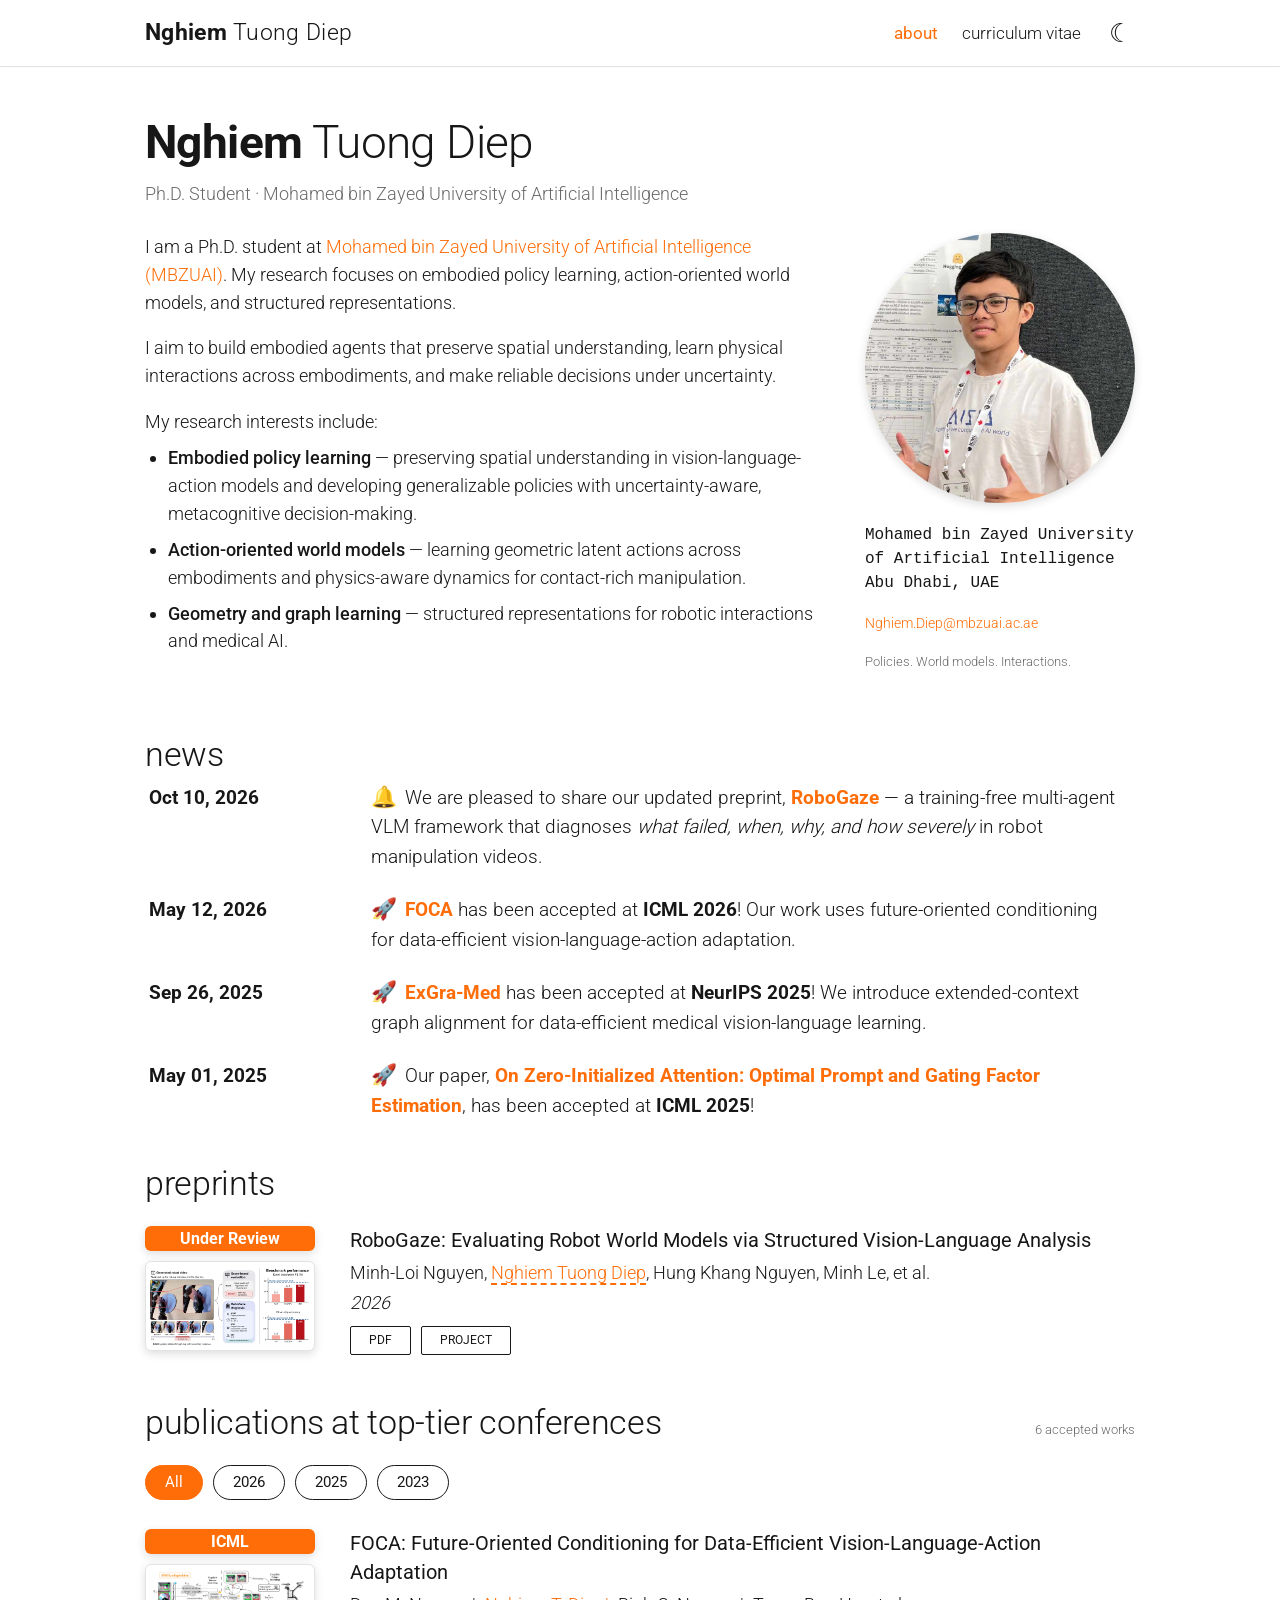
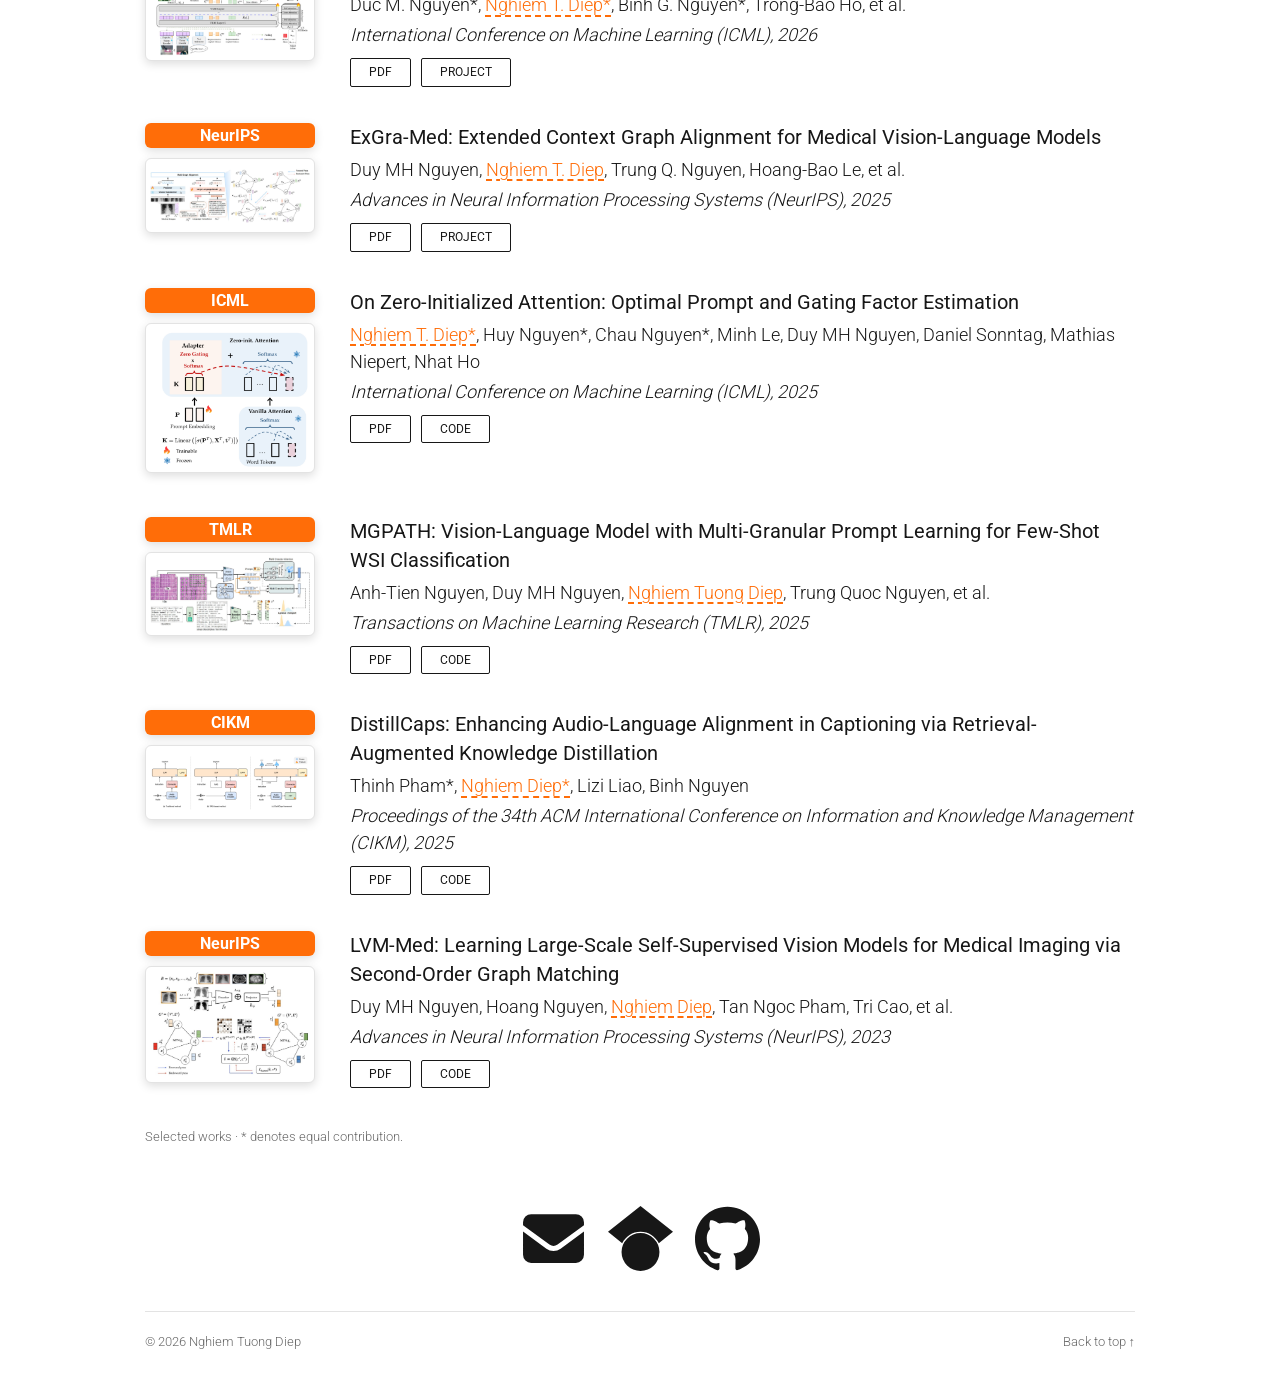
==== commit 715aa4f4: "website" ====
--- a/index.html
+++ b/index.html
@@ -173,7 +173,7 @@
       <!-- PUBLICATIONS: populated from publications.js; add year buttons here -->
       <section id="publications">
         <div class="section-heading">
-          <h2>publications</h2>
+          <h2>publications at top-tier conferences</h2>
           <span id="count" aria-live="polite"></span>
         </div>
         <div
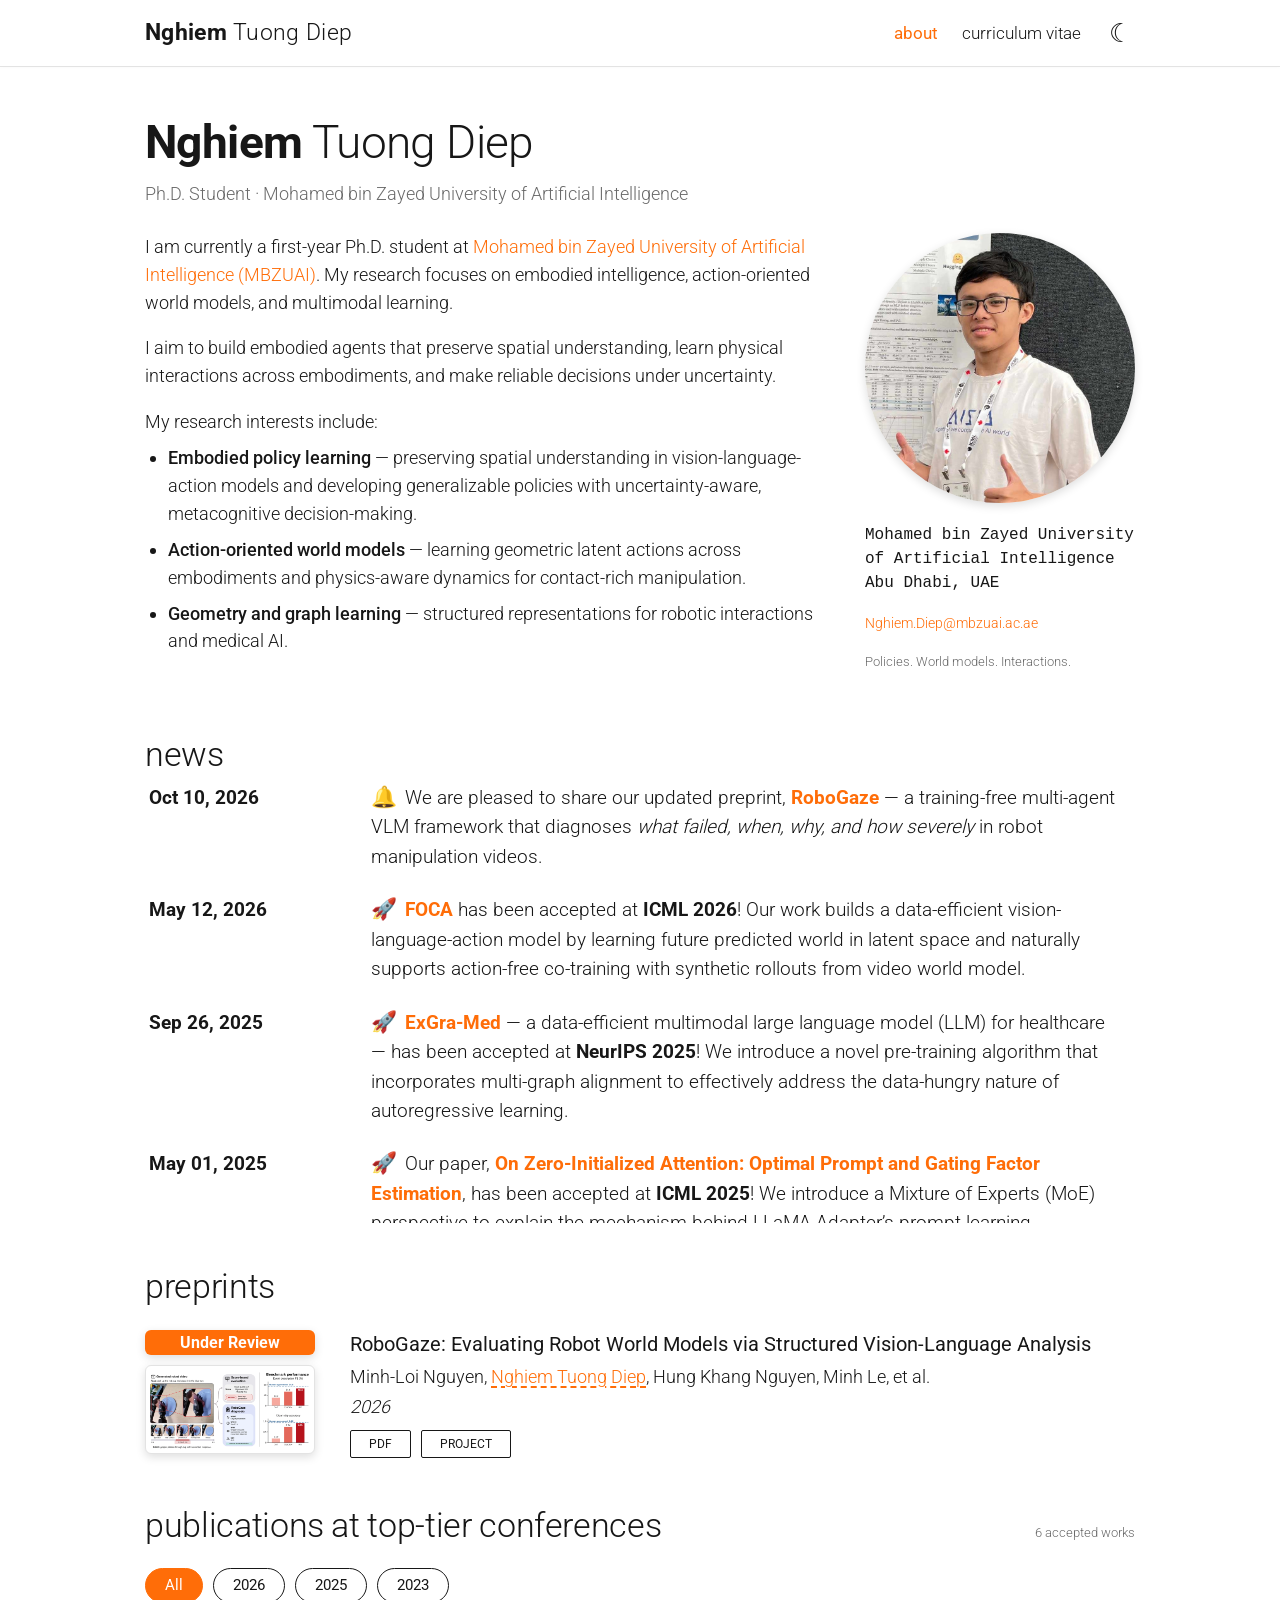
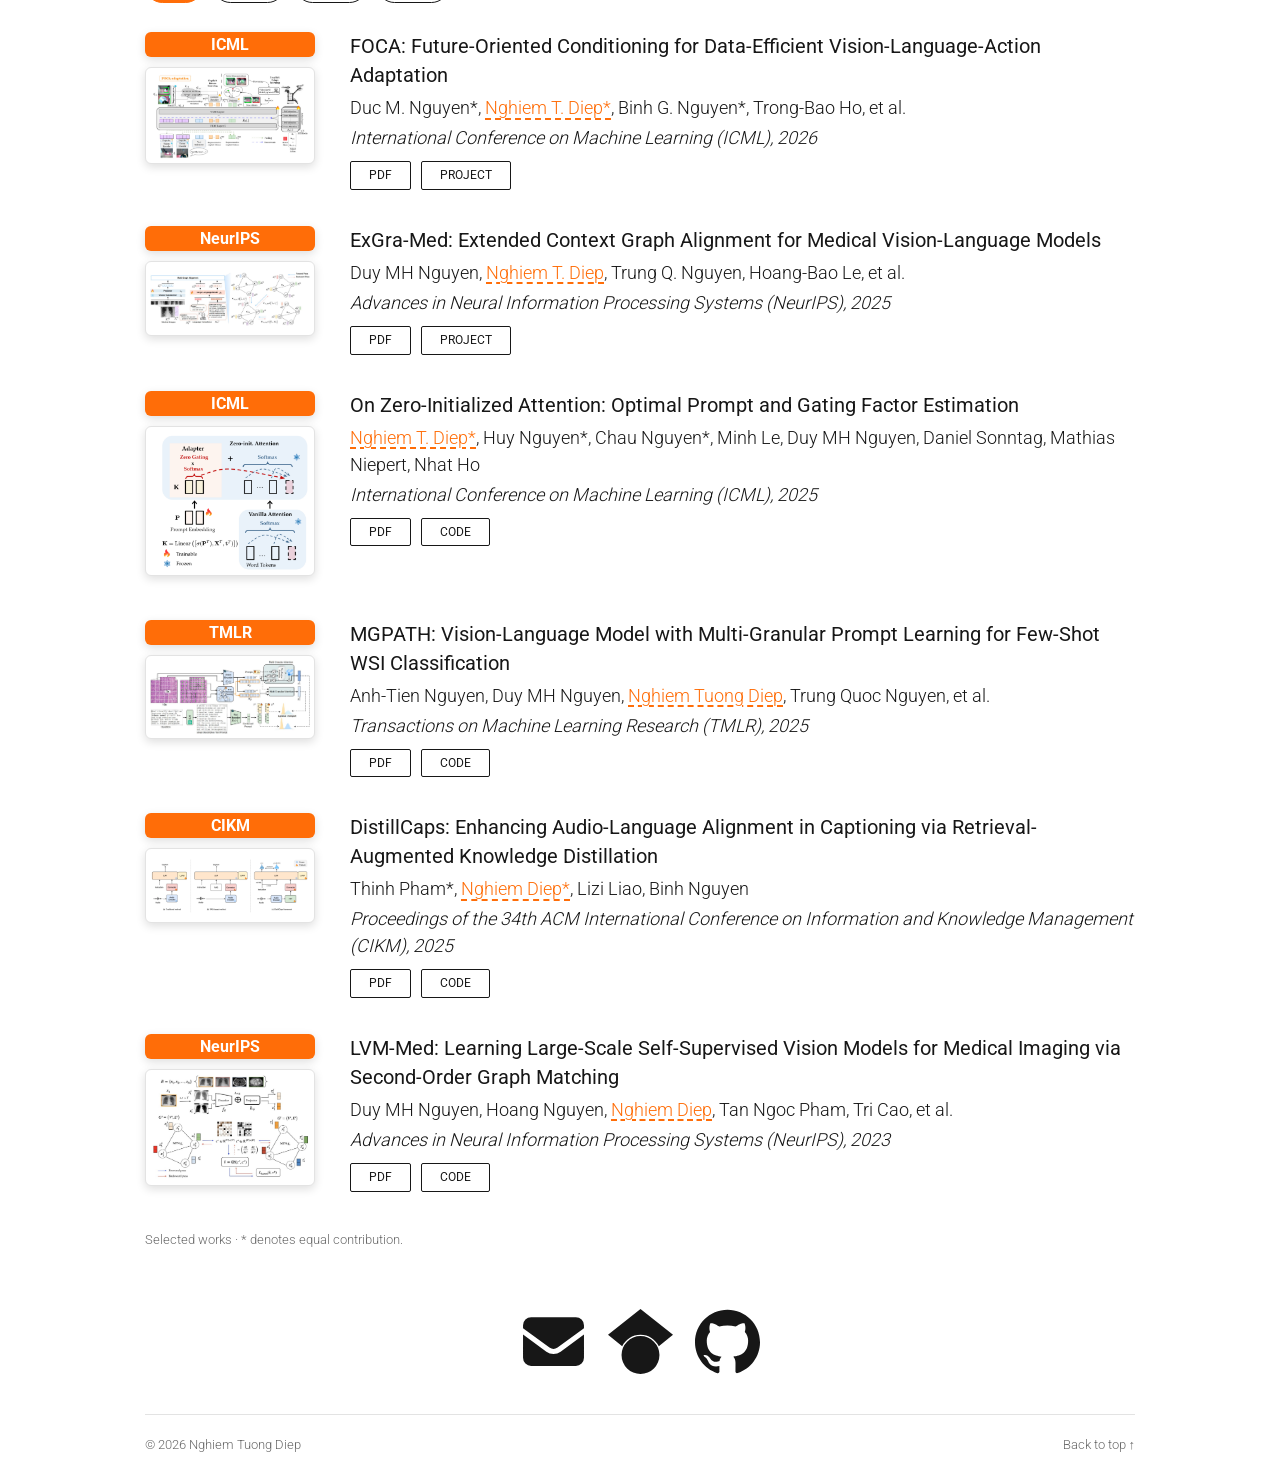
==== commit 205b918f: "website" ====
--- a/index.html
+++ b/index.html
@@ -40,12 +40,12 @@
         <div class="intro">
           <div>
             <p>
-              I am a Ph.D. student at
+              I am currently a first-year Ph.D. student at
               <a href="https://mbzuai.ac.ae/" target="_blank" rel="noopener"
                 >Mohamed bin Zayed University of Artificial Intelligence
                 (MBZUAI)</a
-              >. My research focuses on embodied policy learning,
-              action-oriented world models, and structured representations.
+              >. My research focuses on embodied intelligence,
+              action-oriented world models, and multimodal learning.
             </p>
             <p>
               I aim to build embodied agents that preserve spatial
@@ -128,9 +128,7 @@
                 rel="noopener"
                 ><strong>FOCA</strong></a
               >
-              has been accepted at <strong>ICML 2026</strong>! Our work uses
-              future-oriented conditioning for data-efficient
-              vision-language-action adaptation.
+              has been accepted at <strong>ICML 2026</strong>! Our work builds a data-efficient vision-language-action model by learning future predicted world in latent space and naturally supports action-free co-training with synthetic rollouts from video world model.
             </p>
           </div>
           <div>
@@ -143,9 +141,8 @@
                 rel="noopener"
                 ><strong>ExGra-Med</strong></a
               >
-              has been accepted at <strong>NeurIPS 2025</strong>! We introduce
-              extended-context graph alignment for data-efficient medical
-              vision-language learning.
+              — a data-efficient multimodal large language model (LLM) for healthcare — has been accepted at <strong>NeurIPS 2025</strong>! We introduce
+              a novel pre-training algorithm that incorporates multi-graph alignment to effectively address the data-hungry nature of autoregressive learning.
             </p>
           </div>
           <div>
@@ -160,7 +157,7 @@
                   >On Zero-Initialized Attention: Optimal Prompt and Gating
                   Factor Estimation</strong
                 ></a
-              >, has been accepted at <strong>ICML 2025</strong>!
+              >, has been accepted at <strong>ICML 2025</strong>! We introduce a Mixture of Experts (MoE) perspective to explain the mechanism behind LLaMA-Adapter’s prompt learning.
             </p>
           </div>
         </div>
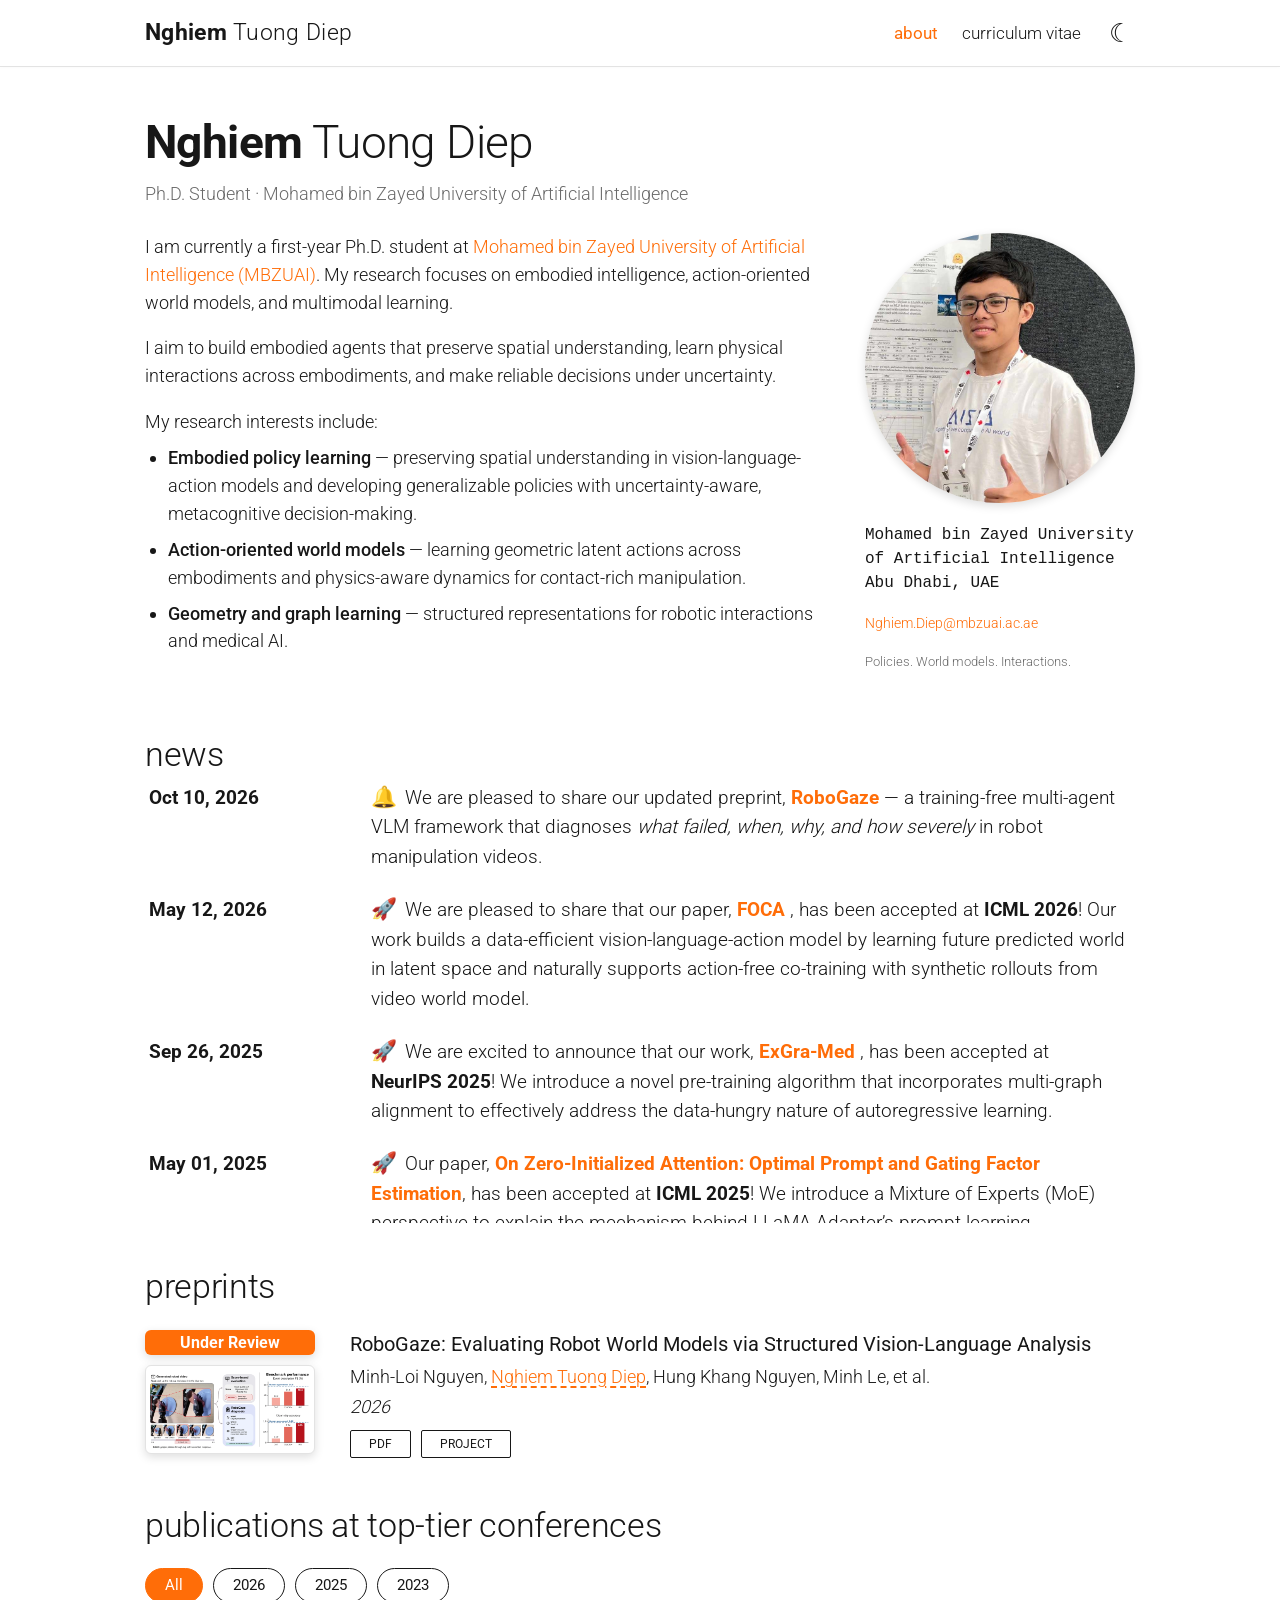
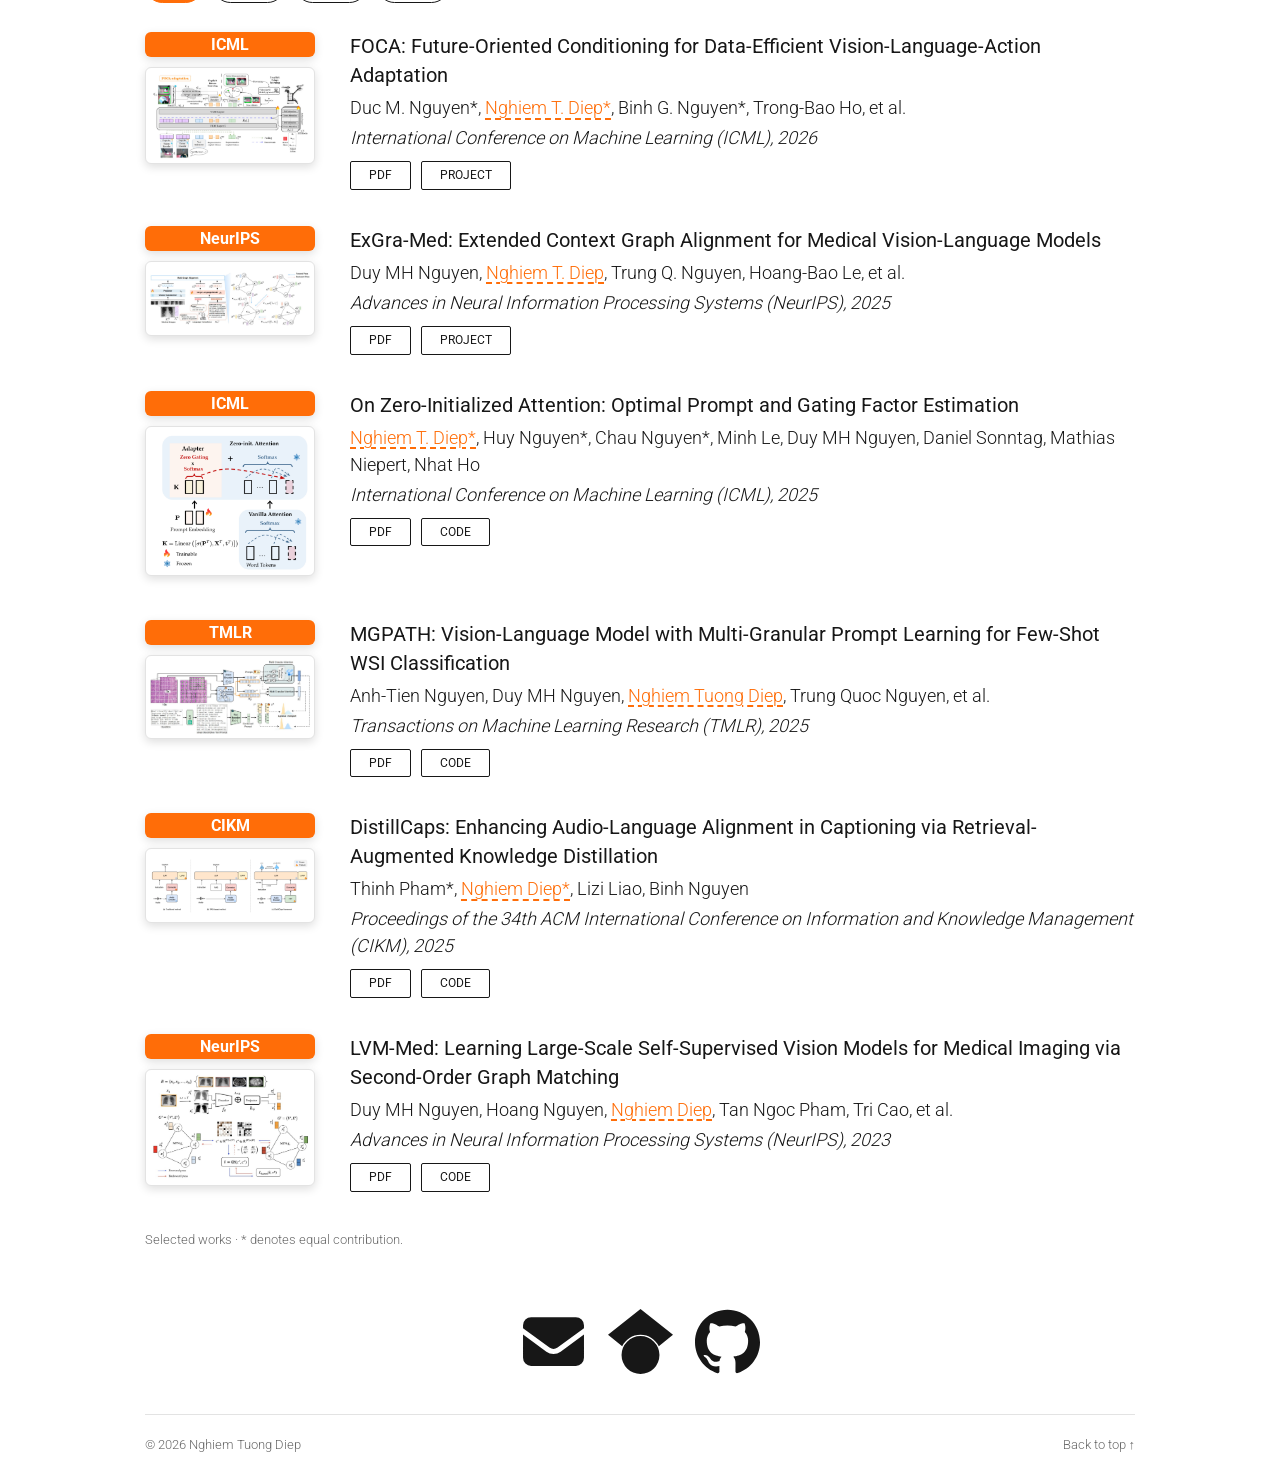
==== commit 5cfd2a75: "website" ====
--- a/index.html
+++ b/index.html
@@ -122,26 +122,28 @@
             <time datetime="2026-05-12">May 12, 2026</time>
             <p>
               <span class="news-icon" aria-hidden="true">🚀</span>
+              We are pleased to share that our paper,
               <a
                 href="https://focavla.github.io/"
                 target="_blank"
                 rel="noopener"
                 ><strong>FOCA</strong></a
               >
-              has been accepted at <strong>ICML 2026</strong>! Our work builds a data-efficient vision-language-action model by learning future predicted world in latent space and naturally supports action-free co-training with synthetic rollouts from video world model.
+              , has been accepted at <strong>ICML 2026</strong>! Our work builds a data-efficient vision-language-action model by learning future predicted world in latent space and naturally supports action-free co-training with synthetic rollouts from video world model.
             </p>
           </div>
           <div>
             <time datetime="2025-09-26">Sep 26, 2025</time>
             <p>
               <span class="news-icon" aria-hidden="true">🚀</span>
+              We are excited to announce that our work,
               <a
                 href="https://exgra-med.github.io/"
                 target="_blank"
                 rel="noopener"
                 ><strong>ExGra-Med</strong></a
               >
-              — a data-efficient multimodal large language model (LLM) for healthcare — has been accepted at <strong>NeurIPS 2025</strong>! We introduce
+              , has been accepted at <strong>NeurIPS 2025</strong>! We introduce
               a novel pre-training algorithm that incorporates multi-graph alignment to effectively address the data-hungry nature of autoregressive learning.
             </p>
           </div>
@@ -171,7 +173,6 @@
       <section id="publications">
         <div class="section-heading">
           <h2>publications at top-tier conferences</h2>
-          <span id="count" aria-live="polite"></span>
         </div>
         <div
           class="filters"
